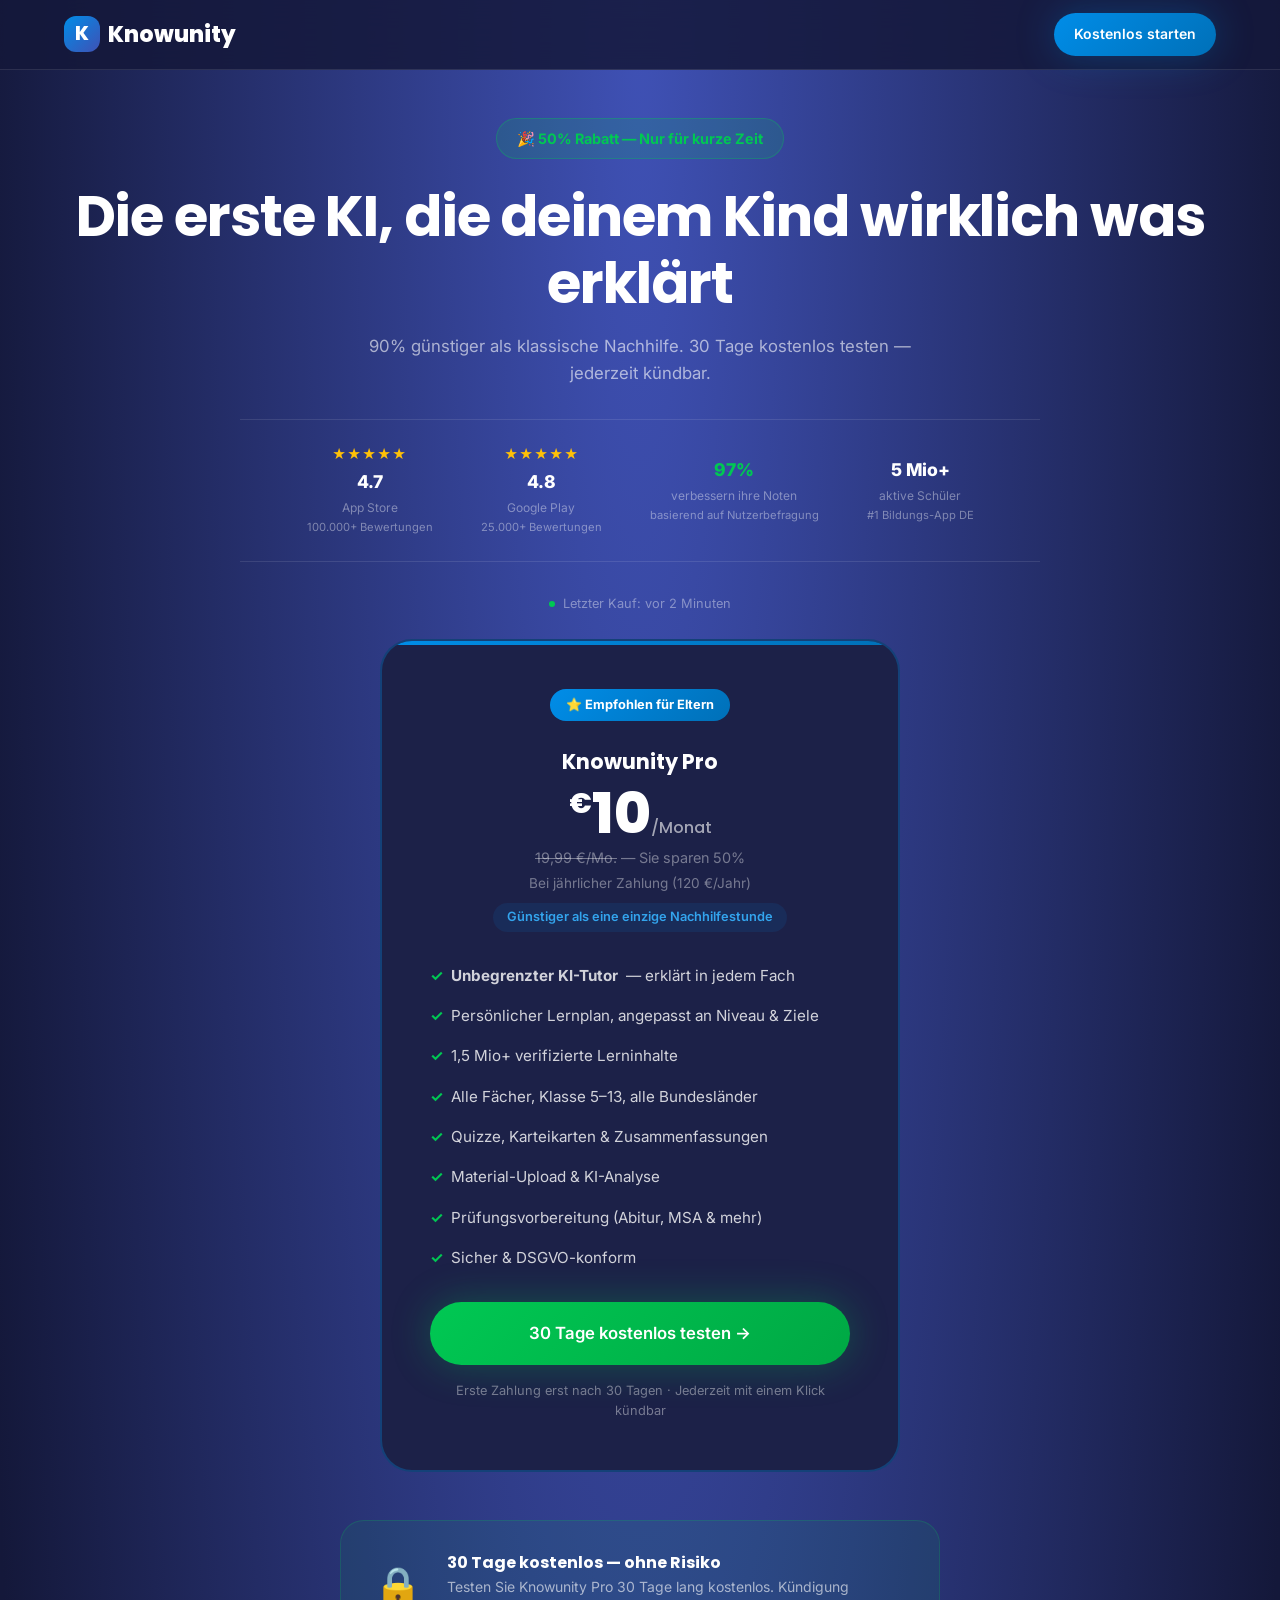
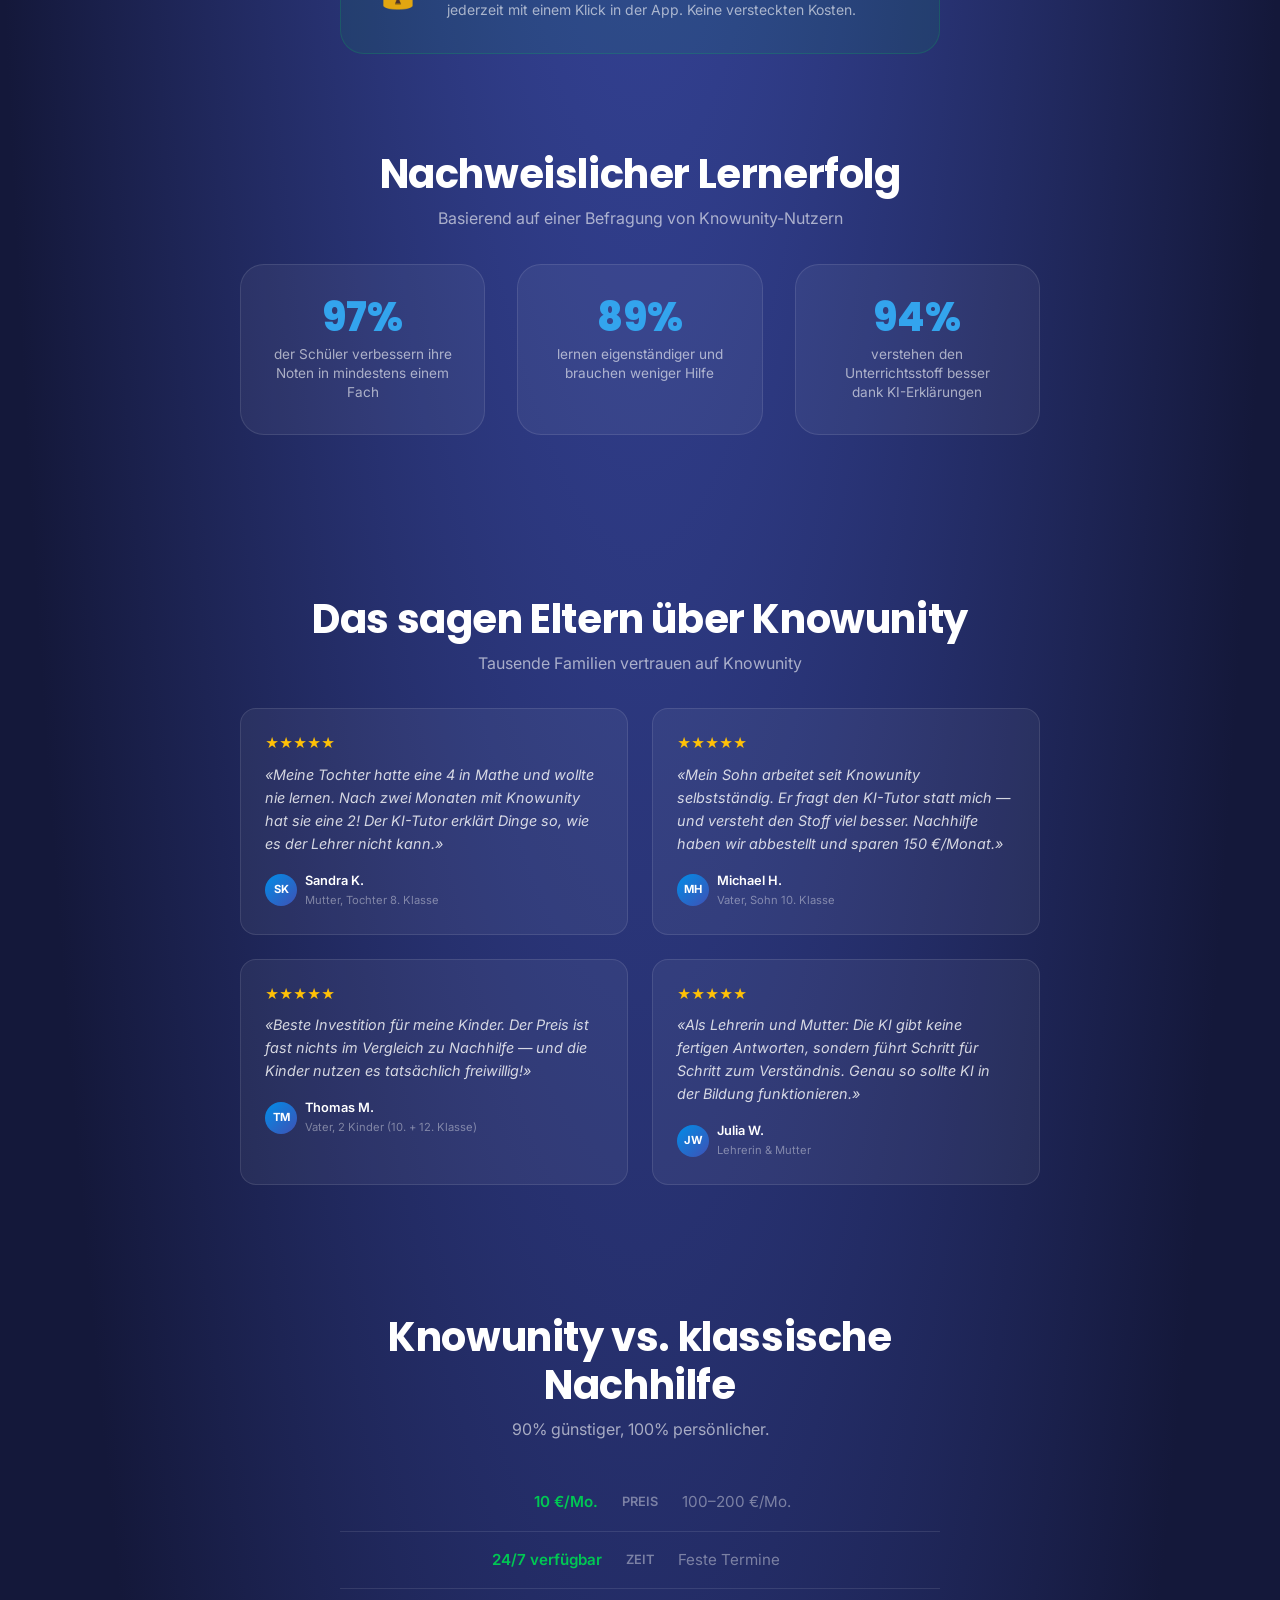
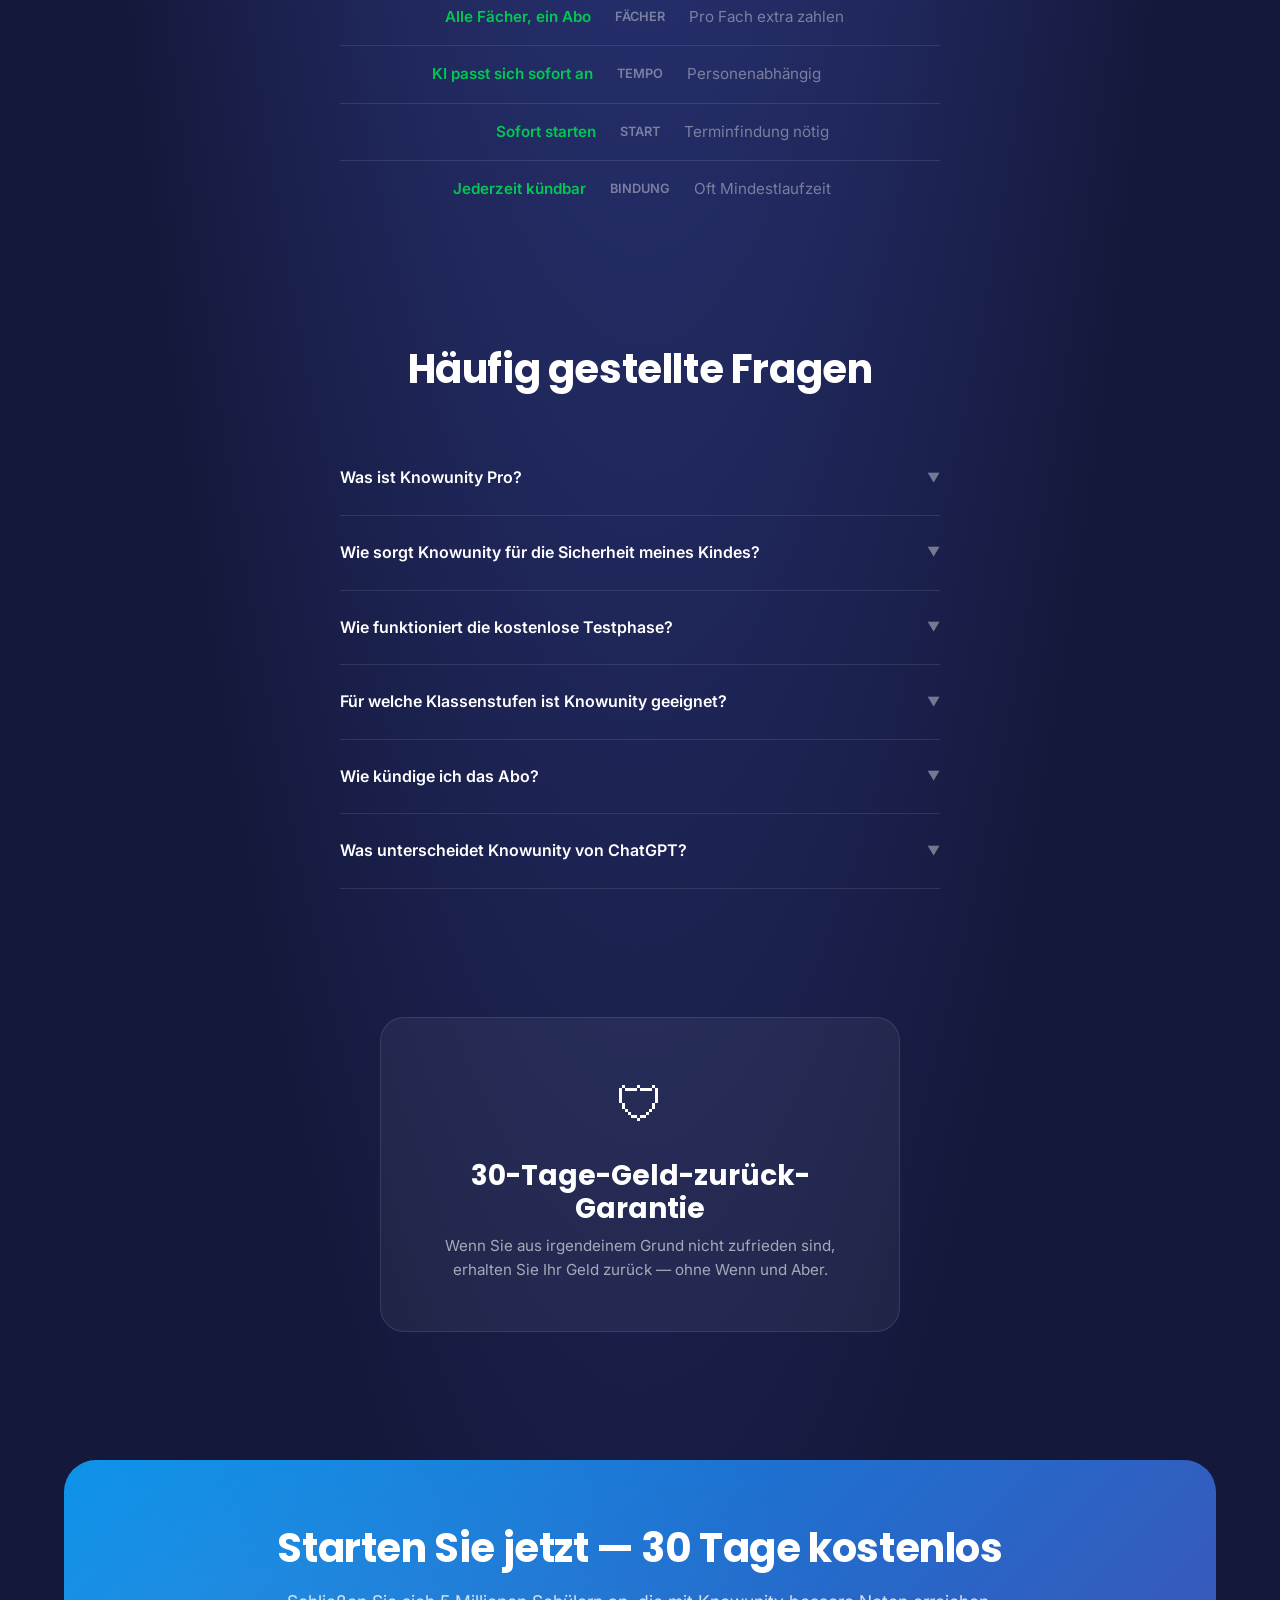
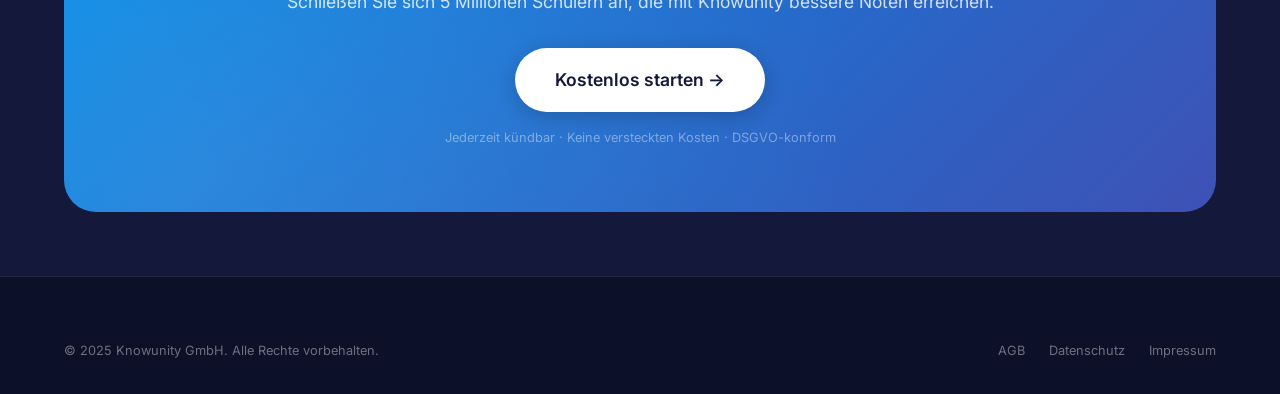
==== pricing.html @ 66aea683 "Add Knowunity parent funnel pages with Sofatutor-style flow Landing page, quiz funnel (grades 5-13)," ====
<!DOCTYPE html>
<html lang="de">
<head>
  <meta charset="UTF-8">
  <meta name="viewport" content="width=device-width, initial-scale=1.0">
  <title>Knowunity Pro — 30 Tage kostenlos testen</title>
  <link rel="stylesheet" href="styles.css">
  <style>
    .pricing-page {
      min-height: 100vh;
      background: var(--gradient-hero);
      padding-top: 70px;
    }
    .pricing-hero {
      text-align: center;
      padding: var(--space-2xl) 0 var(--space-lg);
    }
    .pricing-hero .discount-badge {
      display: inline-flex;
      align-items: center;
      gap: var(--space-sm);
      padding: 8px 20px;
      background: rgba(0, 200, 83, 0.15);
      border: 1px solid rgba(0, 200, 83, 0.3);
      border-radius: var(--radius-pill);
      color: var(--color-green);
      font-weight: 700;
      font-size: 0.9rem;
      margin-bottom: var(--space-lg);
    }

    /* Trust badges — Sofatutor style */
    .trust-badges-row {
      display: flex;
      align-items: center;
      justify-content: center;
      gap: var(--space-2xl);
      flex-wrap: wrap;
      margin: var(--space-xl) auto;
      padding: var(--space-lg) 0;
      border-top: 1px solid var(--color-white-10);
      border-bottom: 1px solid var(--color-white-10);
      max-width: 800px;
    }
    .trust-badge-item {
      display: flex;
      flex-direction: column;
      align-items: center;
      gap: 2px;
      text-align: center;
    }
    .trust-badge-stars { color: #ffc107; font-size: 0.85rem; letter-spacing: 1px; }
    .trust-badge-score { font-size: 1.1rem; font-weight: 800; color: var(--color-white); }
    .trust-badge-source { font-size: 0.75rem; color: var(--color-white-40); }
    .trust-badge-count { font-size: 0.7rem; color: var(--color-white-40); }

    /* Single plan card — centered, prominent */
    .plan-card-wrapper {
      max-width: 520px;
      margin: 0 auto;
    }
    .plan-card {
      background: var(--color-navy-light);
      border: 2px solid rgba(0,141,232,0.3);
      border-radius: var(--radius-2xl);
      padding: var(--space-2xl);
      position: relative;
      overflow: hidden;
    }
    .plan-card::before {
      content: '';
      position: absolute;
      top: 0; left: 0; right: 0;
      height: 4px;
      background: var(--gradient-cta);
    }
    .plan-popular {
      display: inline-block;
      padding: 6px 16px;
      background: var(--gradient-cta);
      border-radius: var(--radius-pill);
      font-size: 0.8rem;
      font-weight: 700;
      margin-bottom: var(--space-lg);
    }
    .plan-name {
      font-family: var(--font-display);
      font-size: 1.3rem;
      font-weight: 700;
      margin-bottom: var(--space-sm);
    }
    .plan-price {
      font-family: var(--font-display);
      font-size: 3.5rem;
      font-weight: 800;
      line-height: 1;
      margin-bottom: var(--space-xs);
    }
    .plan-price .currency { font-size: 1.8rem; vertical-align: super; }
    .plan-price .period { font-size: 1rem; font-weight: 500; color: var(--color-white-60); }
    .plan-original {
      font-size: 0.9rem;
      color: var(--color-white-40);
      margin-bottom: var(--space-xs);
    }
    .plan-original s { text-decoration: line-through; }
    .plan-billing {
      font-size: 0.85rem;
      color: var(--color-white-40);
      margin-bottom: var(--space-sm);
    }
    .plan-cheaper {
      display: inline-block;
      padding: 4px 14px;
      background: rgba(0,141,232,0.1);
      border-radius: var(--radius-pill);
      font-size: 0.8rem;
      font-weight: 600;
      color: var(--color-blue-light);
      margin-bottom: var(--space-xl);
    }
    .plan-features {
      list-style: none;
      display: flex;
      flex-direction: column;
      gap: var(--space-md);
      margin-bottom: var(--space-xl);
      text-align: left;
    }
    .plan-features li {
      display: flex;
      align-items: center;
      gap: var(--space-sm);
      font-size: 0.95rem;
      color: var(--color-white-80);
    }
    .plan-features li .icon { color: var(--color-green); font-weight: 700; flex-shrink: 0; }
    .plan-cta-note {
      text-align: center;
      font-size: 0.8rem;
      color: var(--color-white-40);
      margin-top: var(--space-md);
    }

    /* Urgency */
    .last-purchase {
      display: flex;
      align-items: center;
      justify-content: center;
      gap: var(--space-sm);
      font-size: 0.8rem;
      color: var(--color-white-40);
      margin-top: var(--space-lg);
    }
    .live-dot {
      width: 6px; height: 6px;
      background: var(--color-green);
      border-radius: 50%;
      animation: pulse 2s infinite;
    }
    @keyframes pulse { 0%, 100% { opacity: 1; } 50% { opacity: 0.4; } }

    /* Trial banner */
    .trial-banner {
      background: rgba(0, 200, 83, 0.08);
      border: 1px solid rgba(0, 200, 83, 0.2);
      border-radius: var(--radius-xl);
      padding: var(--space-xl);
      max-width: 600px;
      margin: var(--space-2xl) auto 0;
      display: flex;
      align-items: center;
      gap: var(--space-lg);
    }
    .trial-banner-icon { font-size: 2.5rem; flex-shrink: 0; }
    .trial-banner h4 { font-size: 1rem; margin-bottom: 4px; }
    .trial-banner p { font-size: 0.875rem; color: var(--color-white-60); }

    /* Impact stats */
    .impact-grid {
      display: grid;
      grid-template-columns: repeat(3, 1fr);
      gap: var(--space-xl);
      max-width: 800px;
      margin: var(--space-xl) auto 0;
    }
    .impact-card {
      padding: var(--space-xl);
      background: var(--color-white-05);
      border: 1px solid var(--color-white-10);
      border-radius: var(--radius-xl);
      text-align: center;
    }
    .impact-number {
      font-family: var(--font-display);
      font-size: 2.5rem;
      font-weight: 800;
      color: var(--color-blue-light);
      line-height: 1;
      margin-bottom: var(--space-sm);
    }
    .impact-label { font-size: 0.85rem; color: var(--color-white-60); line-height: 1.4; }

    /* Testimonials */
    .ptestimonial-grid {
      display: grid;
      grid-template-columns: repeat(2, 1fr);
      gap: var(--space-lg);
      max-width: 800px;
      margin: var(--space-xl) auto 0;
    }
    .ptestimonial {
      background: var(--color-white-05);
      border: 1px solid var(--color-white-10);
      border-radius: var(--radius-lg);
      padding: var(--space-lg);
    }
    .ptestimonial .stars { color: #ffc107; font-size: 0.85rem; margin-bottom: var(--space-sm); }
    .ptestimonial .quote {
      font-size: 0.9rem;
      color: var(--color-white-80);
      line-height: 1.6;
      font-style: italic;
      margin-bottom: var(--space-md);
    }
    .ptestimonial .author { display: flex; align-items: center; gap: var(--space-sm); }
    .ptestimonial .avatar {
      width: 32px; height: 32px;
      border-radius: 50%;
      background: var(--gradient-blue);
      display: flex; align-items: center; justify-content: center;
      font-size: 0.7rem; font-weight: 700; flex-shrink: 0;
    }
    .ptestimonial .name { font-size: 0.8rem; font-weight: 600; }
    .ptestimonial .role { font-size: 0.7rem; color: var(--color-white-40); }

    /* vs Nachhilfe */
    .vs-section { max-width: 600px; margin: 0 auto; }
    .vs-row {
      display: grid;
      grid-template-columns: 1fr auto 1fr;
      gap: var(--space-lg);
      align-items: center;
      padding: var(--space-md) 0;
      border-bottom: 1px solid var(--color-white-10);
    }
    .vs-row:last-child { border-bottom: none; }
    .vs-label { font-size: 0.8rem; color: var(--color-white-40); text-align: center; font-weight: 600; }
    .vs-knowunity { text-align: right; font-weight: 600; color: var(--color-green); font-size: 0.95rem; }
    .vs-tutoring { text-align: left; color: var(--color-white-40); font-size: 0.95rem; }

    /* FAQ */
    .faq-section { max-width: 600px; margin: 0 auto; }
    .faq-item { border-bottom: 1px solid var(--color-white-10); }
    .faq-question {
      display: flex; align-items: center; justify-content: space-between;
      padding: var(--space-lg) 0; cursor: pointer;
      font-weight: 600; font-size: 1rem; color: var(--color-white);
      transition: color var(--transition-fast);
    }
    .faq-question:hover { color: var(--color-blue-light); }
    .faq-question .arrow { transition: transform var(--transition-fast); font-size: 0.8rem; color: var(--color-white-40); }
    .faq-item.open .faq-question .arrow { transform: rotate(180deg); }
    .faq-answer { max-height: 0; overflow: hidden; transition: max-height 0.3s ease, padding 0.3s ease; }
    .faq-item.open .faq-answer { max-height: 300px; padding-bottom: var(--space-lg); }
    .faq-answer p { color: var(--color-white-60); font-size: 0.95rem; line-height: 1.7; }

    /* Guarantee */
    .guarantee {
      text-align: center;
      padding: var(--space-2xl);
      max-width: 520px;
      margin: 0 auto;
      background: var(--color-white-05);
      border: 1px solid var(--color-white-10);
      border-radius: var(--radius-xl);
    }
    .guarantee-icon { font-size: 3rem; margin-bottom: var(--space-md); }
    .guarantee h3 { margin-bottom: var(--space-sm); }
    .guarantee p { color: var(--color-white-60); font-size: 0.95rem; line-height: 1.6; }

    @media (max-width: 768px) {
      .trust-badges-row { gap: var(--space-lg); }
      .impact-grid { grid-template-columns: 1fr; }
      .ptestimonial-grid { grid-template-columns: 1fr; }
      .vs-row { grid-template-columns: 1fr; gap: var(--space-xs); text-align: center; }
      .vs-knowunity, .vs-tutoring { text-align: center; }
    }
  </style>
</head>
<body>

<!-- Nav -->
<nav class="nav">
  <div class="container">
    <a href="index.html" class="nav-logo">
      <span class="logo-icon">K</span>
      Knowunity
    </a>
    <div class="nav-cta">
      <a href="checkout.html?plan=pro" class="btn btn-sm btn-blue">Kostenlos starten</a>
    </div>
  </div>
</nav>

<div class="pricing-page">
  <div class="container">

    <!-- Hero -->
    <div class="pricing-hero">
      <div class="discount-badge">&#127881; 50% Rabatt — Nur für kurze Zeit</div>
      <h1>Die erste KI, die deinem Kind wirklich was erklärt</h1>
      <p class="text-muted" style="max-width:550px; margin:var(--space-md) auto 0; font-size:1.05rem;">
        90% günstiger als klassische Nachhilfe. 30 Tage kostenlos testen — jederzeit kündbar.
      </p>

      <!-- Trust badges — Sofatutor pattern -->
      <div class="trust-badges-row">
        <div class="trust-badge-item">
          <div class="trust-badge-stars">&#9733;&#9733;&#9733;&#9733;&#9733;</div>
          <div class="trust-badge-score">4.7</div>
          <div class="trust-badge-source">App Store</div>
          <div class="trust-badge-count">100.000+ Bewertungen</div>
        </div>
        <div class="trust-badge-item">
          <div class="trust-badge-stars">&#9733;&#9733;&#9733;&#9733;&#9733;</div>
          <div class="trust-badge-score">4.8</div>
          <div class="trust-badge-source">Google Play</div>
          <div class="trust-badge-count">25.000+ Bewertungen</div>
        </div>
        <div class="trust-badge-item">
          <div class="trust-badge-score" style="color:var(--color-green);">97%</div>
          <div class="trust-badge-source">verbessern ihre Noten</div>
          <div class="trust-badge-count">basierend auf Nutzerbefragung</div>
        </div>
        <div class="trust-badge-item">
          <div class="trust-badge-score">5 Mio+</div>
          <div class="trust-badge-source">aktive Schüler</div>
          <div class="trust-badge-count">#1 Bildungs-App DE</div>
        </div>
      </div>

      <div class="last-purchase">
        <span class="live-dot"></span>
        <span id="lastPurchase">Letzter Kauf: vor 2 Minuten</span>
      </div>
    </div>

    <!-- Single Plan Card -->
    <div class="plan-card-wrapper">
      <div class="plan-card">
        <div style="text-align:center;">
          <div class="plan-popular">&#11088; Empfohlen für Eltern</div>
          <div class="plan-name">Knowunity Pro</div>
          <div class="plan-price">
            <span class="currency">&euro;</span>10<span class="period">/Monat</span>
          </div>
          <div class="plan-original"><s>19,99 &euro;/Mo.</s> — Sie sparen 50%</div>
          <div class="plan-billing">Bei jährlicher Zahlung (120 &euro;/Jahr)</div>
          <div class="plan-cheaper">Günstiger als eine einzige Nachhilfestunde</div>
        </div>

        <ul class="plan-features">
          <li><span class="icon">&#10003;</span> <strong>Unbegrenzter KI-Tutor</strong> — erklärt in jedem Fach</li>
          <li><span class="icon">&#10003;</span> Persönlicher Lernplan, angepasst an Niveau & Ziele</li>
          <li><span class="icon">&#10003;</span> 1,5 Mio+ verifizierte Lerninhalte</li>
          <li><span class="icon">&#10003;</span> Alle Fächer, Klasse 5–13, alle Bundesländer</li>
          <li><span class="icon">&#10003;</span> Quizze, Karteikarten & Zusammenfassungen</li>
          <li><span class="icon">&#10003;</span> Material-Upload & KI-Analyse</li>
          <li><span class="icon">&#10003;</span> Prüfungsvorbereitung (Abitur, MSA & mehr)</li>
          <li><span class="icon">&#10003;</span> Sicher & DSGVO-konform</li>
        </ul>

        <a href="checkout.html?plan=pro" class="btn btn-lg btn-green" style="width:100%; font-size:1.05rem;">
          30 Tage kostenlos testen &rarr;
        </a>
        <div class="plan-cta-note">
          Erste Zahlung erst nach 30 Tagen · Jederzeit mit einem Klick kündbar
        </div>
      </div>
    </div>

    <!-- Trial Banner -->
    <div class="trial-banner">
      <div class="trial-banner-icon">&#128274;</div>
      <div>
        <h4>30 Tage kostenlos — ohne Risiko</h4>
        <p>Testen Sie Knowunity Pro 30 Tage lang kostenlos. Kündigung jederzeit mit einem Klick in der App. Keine versteckten Kosten.</p>
      </div>
    </div>

    <!-- Impact Stats -->
    <section class="section">
      <h2 class="text-center mb-sm">Nachweislicher Lernerfolg</h2>
      <p class="text-center text-muted">Basierend auf einer Befragung von Knowunity-Nutzern</p>
      <div class="impact-grid">
        <div class="impact-card">
          <div class="impact-number">97%</div>
          <div class="impact-label">der Schüler verbessern ihre Noten in mindestens einem Fach</div>
        </div>
        <div class="impact-card">
          <div class="impact-number">89%</div>
          <div class="impact-label">lernen eigenständiger und brauchen weniger Hilfe</div>
        </div>
        <div class="impact-card">
          <div class="impact-number">94%</div>
          <div class="impact-label">verstehen den Unterrichtsstoff besser dank KI-Erklärungen</div>
        </div>
      </div>
    </section>

    <!-- Testimonials -->
    <section class="section-sm">
      <h2 class="text-center mb-sm">Das sagen Eltern über Knowunity</h2>
      <p class="text-center text-muted mb-lg">Tausende Familien vertrauen auf Knowunity</p>
      <div class="ptestimonial-grid">
        <div class="ptestimonial">
          <div class="stars">&#9733;&#9733;&#9733;&#9733;&#9733;</div>
          <p class="quote">&laquo;Meine Tochter hatte eine 4 in Mathe und wollte nie lernen. Nach zwei Monaten mit Knowunity hat sie eine 2! Der KI-Tutor erklärt Dinge so, wie es der Lehrer nicht kann.&raquo;</p>
          <div class="author">
            <div class="avatar">SK</div>
            <div><div class="name">Sandra K.</div><div class="role">Mutter, Tochter 8. Klasse</div></div>
          </div>
        </div>
        <div class="ptestimonial">
          <div class="stars">&#9733;&#9733;&#9733;&#9733;&#9733;</div>
          <p class="quote">&laquo;Mein Sohn arbeitet seit Knowunity selbstständig. Er fragt den KI-Tutor statt mich — und versteht den Stoff viel besser. Nachhilfe haben wir abbestellt und sparen 150 €/Monat.&raquo;</p>
          <div class="author">
            <div class="avatar">MH</div>
            <div><div class="name">Michael H.</div><div class="role">Vater, Sohn 10. Klasse</div></div>
          </div>
        </div>
        <div class="ptestimonial">
          <div class="stars">&#9733;&#9733;&#9733;&#9733;&#9733;</div>
          <p class="quote">&laquo;Beste Investition für meine Kinder. Der Preis ist fast nichts im Vergleich zu Nachhilfe — und die Kinder nutzen es tatsächlich freiwillig!&raquo;</p>
          <div class="author">
            <div class="avatar">TM</div>
            <div><div class="name">Thomas M.</div><div class="role">Vater, 2 Kinder (10. + 12. Klasse)</div></div>
          </div>
        </div>
        <div class="ptestimonial">
          <div class="stars">&#9733;&#9733;&#9733;&#9733;&#9733;</div>
          <p class="quote">&laquo;Als Lehrerin und Mutter: Die KI gibt keine fertigen Antworten, sondern führt Schritt für Schritt zum Verständnis. Genau so sollte KI in der Bildung funktionieren.&raquo;</p>
          <div class="author">
            <div class="avatar">JW</div>
            <div><div class="name">Julia W.</div><div class="role">Lehrerin & Mutter</div></div>
          </div>
        </div>
      </div>
    </section>

    <!-- vs Nachhilfe -->
    <section class="section-sm">
      <div class="vs-section">
        <h2 class="text-center mb-sm">Knowunity vs. klassische Nachhilfe</h2>
        <p class="text-center text-muted mb-xl">90% günstiger, 100% persönlicher.</p>
        <div class="vs-row">
          <div class="vs-knowunity">10 &euro;/Mo.</div>
          <div class="vs-label">PREIS</div>
          <div class="vs-tutoring">100–200 &euro;/Mo.</div>
        </div>
        <div class="vs-row">
          <div class="vs-knowunity">24/7 verfügbar</div>
          <div class="vs-label">ZEIT</div>
          <div class="vs-tutoring">Feste Termine</div>
        </div>
        <div class="vs-row">
          <div class="vs-knowunity">Alle Fächer, ein Abo</div>
          <div class="vs-label">FÄCHER</div>
          <div class="vs-tutoring">Pro Fach extra zahlen</div>
        </div>
        <div class="vs-row">
          <div class="vs-knowunity">KI passt sich sofort an</div>
          <div class="vs-label">TEMPO</div>
          <div class="vs-tutoring">Personenabhängig</div>
        </div>
        <div class="vs-row">
          <div class="vs-knowunity">Sofort starten</div>
          <div class="vs-label">START</div>
          <div class="vs-tutoring">Terminfindung nötig</div>
        </div>
        <div class="vs-row">
          <div class="vs-knowunity">Jederzeit kündbar</div>
          <div class="vs-label">BINDUNG</div>
          <div class="vs-tutoring">Oft Mindestlaufzeit</div>
        </div>
      </div>
    </section>

    <!-- FAQ -->
    <section class="section-sm">
      <h2 class="text-center mb-2xl">Häufig gestellte Fragen</h2>
      <div class="faq-section">
        <div class="faq-item">
          <div class="faq-question" onclick="toggleFaq(this)">
            Was ist Knowunity Pro?
            <span class="arrow">&#9660;</span>
          </div>
          <div class="faq-answer">
            <p>Knowunity Pro kann deinem Kind helfen, effizienter zu lernen. Du kannst die App ohne Werbeunterbrechungen nutzen, Inhalte offline herunterladen und erhältst unbegrenzten Zugang zum KI-Tutor, der in jedem Fach Schritt für Schritt erklärt.</p>
          </div>
        </div>
        <div class="faq-item">
          <div class="faq-question" onclick="toggleFaq(this)">
            Wie sorgt Knowunity für die Sicherheit meines Kindes?
            <span class="arrow">&#9660;</span>
          </div>
          <div class="faq-answer">
            <p>Knowunity bietet eine sichere und inklusive Lernumgebung. Wir setzen auf Community-Richtlinien, Moderation und technische Maßnahmen, um ungeeignete Inhalte zu verhindern. Alle Daten werden DSGVO-konform verarbeitet.</p>
          </div>
        </div>
        <div class="faq-item">
          <div class="faq-question" onclick="toggleFaq(this)">
            Wie funktioniert die kostenlose Testphase?
            <span class="arrow">&#9660;</span>
          </div>
          <div class="faq-answer">
            <p>Sie erhalten 30 Tage vollen Zugang zu allen Pro-Funktionen — völlig kostenlos. Sie können jederzeit mit einem Klick in der App kündigen. Wenn Sie nicht kündigen, wird das Jahresabo (120 €) nach 30 Tagen aktiviert.</p>
          </div>
        </div>
        <div class="faq-item">
          <div class="faq-question" onclick="toggleFaq(this)">
            Für welche Klassenstufen ist Knowunity geeignet?
            <span class="arrow">&#9660;</span>
          </div>
          <div class="faq-answer">
            <p>Knowunity deckt alle Klassenstufen von 5 bis 13 ab, inklusive Abitur- und MSA-Vorbereitung. Die Inhalte und der KI-Tutor passen sich automatisch an das Niveau Ihres Kindes an.</p>
          </div>
        </div>
        <div class="faq-item">
          <div class="faq-question" onclick="toggleFaq(this)">
            Wie kündige ich das Abo?
            <span class="arrow">&#9660;</span>
          </div>
          <div class="faq-answer">
            <p>Ganz einfach: Öffnen Sie die App, gehen Sie zu Einstellungen &gt; Abo und klicken Sie auf „Kündigen". Fertig. Keine Anrufe, keine E-Mails, keine versteckten Hürden.</p>
          </div>
        </div>
        <div class="faq-item">
          <div class="faq-question" onclick="toggleFaq(this)">
            Was unterscheidet Knowunity von ChatGPT?
            <span class="arrow">&#9660;</span>
          </div>
          <div class="faq-answer">
            <p>Knowunitys KI wurde speziell für den Schulkontext entwickelt: altersgerechte Erklärungen, Schritt-für-Schritt-Lösungswege statt fertige Antworten, auf den Lehrplan abgestimmt und sicher — kein Zugang zu ungeeigneten Inhalten.</p>
          </div>
        </div>
      </div>
    </section>

    <!-- Guarantee -->
    <section class="section-sm">
      <div class="guarantee">
        <div class="guarantee-icon">&#128737;</div>
        <h3>30-Tage-Geld-zurück-Garantie</h3>
        <p>Wenn Sie aus irgendeinem Grund nicht zufrieden sind, erhalten Sie Ihr Geld zurück — ohne Wenn und Aber.</p>
      </div>
    </section>

    <!-- Final CTA -->
    <section class="section-sm">
      <div class="cta-banner">
        <h2>Starten Sie jetzt — 30 Tage kostenlos</h2>
        <p>Schließen Sie sich 5 Millionen Schülern an, die mit Knowunity bessere Noten erreichen.</p>
        <a href="checkout.html?plan=pro" class="btn btn-lg btn-primary">Kostenlos starten &rarr;</a>
        <div style="margin-top:var(--space-md); font-size:0.8rem; color:var(--color-white-40);">
          Jederzeit kündbar · Keine versteckten Kosten · DSGVO-konform
        </div>
      </div>
    </section>

  </div>
</div>

<!-- Footer -->
<footer class="footer">
  <div class="container">
    <div class="footer-bottom" style="border-top:none; padding-top:0;">
      <span>&copy; 2025 Knowunity GmbH. Alle Rechte vorbehalten.</span>
      <div style="display:flex; gap:var(--space-lg);">
        <a href="#" style="color:var(--color-white-40); font-size:0.8rem;">AGB</a>
        <a href="#" style="color:var(--color-white-40); font-size:0.8rem;">Datenschutz</a>
        <a href="#" style="color:var(--color-white-40); font-size:0.8rem;">Impressum</a>
      </div>
    </div>
  </div>
</footer>

<script>
  function toggleFaq(el) { el.closest('.faq-item').classList.toggle('open'); }
  (function() {
    var times = ['vor 1 Minute', 'vor 2 Minuten', 'vor 4 Minuten', 'vor 6 Minuten'];
    document.getElementById('lastPurchase').textContent =
      'Letzter Kauf: ' + times[Math.floor(Math.random() * times.length)];
  })();
</script>

</body>
</html>
---- styles.css ----
/* ============================================
   KNOWUNITY PARENTS FUNNEL — Design System
   Brand: Knowunity Corporate
   ============================================ */

@import url('https://fonts.googleapis.com/css2?family=Inter:wght@400;500;600;700;800;900&family=Poppins:wght@400;500;600;700;800&display=swap');

/* --- Design Tokens --- */
:root {
  /* Colors */
  --color-navy: #14183a;
  --color-navy-light: #1c2148;
  --color-navy-lighter: #252a54;
  --color-indigo: #3f51b5;
  --color-blue: #008DE8;
  --color-blue-light: #33a4ed;
  --color-blue-dark: #0070b8;
  --color-purple: #40425d;
  --color-green: #00c853;
  --color-green-dark: #00a844;
  --color-orange: #ff9100;
  --color-red: #ff5252;
  --color-white: #ffffff;
  --color-white-80: rgba(255, 255, 255, 0.8);
  --color-white-60: rgba(255, 255, 255, 0.6);
  --color-white-40: rgba(255, 255, 255, 0.4);
  --color-white-20: rgba(255, 255, 255, 0.2);
  --color-white-10: rgba(255, 255, 255, 0.1);
  --color-white-05: rgba(255, 255, 255, 0.05);
  --color-dark-bg: #0d1029;
  --color-card-bg: rgba(255, 255, 255, 0.06);
  --color-card-border: rgba(255, 255, 255, 0.1);

  /* Gradients */
  --gradient-hero: radial-gradient(52.34% 100% at 50% 0%, #3f51b5 0%, #14183a 100%);
  --gradient-blue: linear-gradient(135deg, #008DE8 0%, #3f51b5 100%);
  --gradient-cta: linear-gradient(135deg, #008DE8 0%, #0070b8 100%);
  --gradient-green: linear-gradient(135deg, #00c853 0%, #00a844 100%);
  --gradient-card: linear-gradient(180deg, rgba(255,255,255,0.08) 0%, rgba(255,255,255,0.02) 100%);

  /* Typography */
  --font-primary: 'Inter', -apple-system, BlinkMacSystemFont, sans-serif;
  --font-display: 'Poppins', 'Inter', sans-serif;

  /* Spacing */
  --space-xs: 4px;
  --space-sm: 8px;
  --space-md: 16px;
  --space-lg: 24px;
  --space-xl: 32px;
  --space-2xl: 48px;
  --space-3xl: 64px;
  --space-4xl: 96px;

  /* Borders */
  --radius-sm: 8px;
  --radius-md: 12px;
  --radius-lg: 16px;
  --radius-xl: 24px;
  --radius-2xl: 32px;
  --radius-pill: 100px;

  /* Shadows */
  --shadow-sm: 0 2px 8px rgba(0, 0, 0, 0.15);
  --shadow-md: 0 4px 20px rgba(0, 0, 0, 0.2);
  --shadow-lg: 0 8px 40px rgba(0, 0, 0, 0.3);
  --shadow-glow-blue: 0 0 40px rgba(0, 141, 232, 0.3);
  --shadow-glow-green: 0 0 40px rgba(0, 200, 83, 0.3);

  /* Transitions */
  --transition-fast: 0.15s ease;
  --transition-base: 0.25s ease;
  --transition-slow: 0.4s ease;
}

/* --- Reset & Base --- */
*, *::before, *::after {
  box-sizing: border-box;
  margin: 0;
  padding: 0;
}

html {
  font-size: 16px;
  scroll-behavior: smooth;
  -webkit-font-smoothing: antialiased;
  -moz-osx-font-smoothing: grayscale;
}

body {
  font-family: var(--font-primary);
  background: var(--color-navy);
  color: var(--color-white);
  line-height: 1.6;
  overflow-x: hidden;
}

a {
  color: var(--color-blue-light);
  text-decoration: none;
  transition: color var(--transition-fast);
}

a:hover {
  color: var(--color-white);
}

img {
  max-width: 100%;
  height: auto;
}

/* --- Typography --- */
h1, h2, h3, h4, h5, h6 {
  font-family: var(--font-display);
  font-weight: 700;
  line-height: 1.2;
}

h1 {
  font-size: clamp(2rem, 5vw, 3.5rem);
  letter-spacing: -0.02em;
}

h2 {
  font-size: clamp(1.5rem, 3.5vw, 2.5rem);
  letter-spacing: -0.01em;
}

h3 {
  font-size: clamp(1.2rem, 2.5vw, 1.75rem);
}

h4 {
  font-size: 1.25rem;
}

.text-gradient {
  background: var(--gradient-blue);
  -webkit-background-clip: text;
  -webkit-text-fill-color: transparent;
  background-clip: text;
}

.text-muted {
  color: var(--color-white-60);
}

.text-center {
  text-align: center;
}

/* --- Layout --- */
.container {
  max-width: 1200px;
  margin: 0 auto;
  padding: 0 var(--space-lg);
}

.container-sm {
  max-width: 800px;
  margin: 0 auto;
  padding: 0 var(--space-lg);
}

.container-xs {
  max-width: 560px;
  margin: 0 auto;
  padding: 0 var(--space-lg);
}

.section {
  padding: var(--space-4xl) 0;
}

.section-sm {
  padding: var(--space-3xl) 0;
}

.grid-2 {
  display: grid;
  grid-template-columns: repeat(2, 1fr);
  gap: var(--space-xl);
}

.grid-3 {
  display: grid;
  grid-template-columns: repeat(3, 1fr);
  gap: var(--space-xl);
}

.grid-4 {
  display: grid;
  grid-template-columns: repeat(4, 1fr);
  gap: var(--space-lg);
}

.flex-center {
  display: flex;
  align-items: center;
  justify-content: center;
}

.flex-between {
  display: flex;
  align-items: center;
  justify-content: space-between;
}

/* --- Navigation --- */
.nav {
  position: fixed;
  top: 0;
  left: 0;
  right: 0;
  z-index: 100;
  height: 70px;
  display: flex;
  align-items: center;
  backdrop-filter: blur(40px);
  -webkit-backdrop-filter: blur(40px);
  background: rgba(20, 24, 58, 0.85);
  border-bottom: 1px solid var(--color-white-10);
  transition: background var(--transition-base);
}

.nav .container {
  display: flex;
  align-items: center;
  justify-content: space-between;
  width: 100%;
}

.nav-logo {
  display: flex;
  align-items: center;
  gap: var(--space-sm);
  font-family: var(--font-display);
  font-weight: 800;
  font-size: 1.4rem;
  color: var(--color-white);
}

.nav-logo .logo-icon {
  width: 36px;
  height: 36px;
  background: var(--gradient-blue);
  border-radius: var(--radius-md);
  display: flex;
  align-items: center;
  justify-content: center;
  font-size: 1.2rem;
}

.nav-links {
  display: flex;
  align-items: center;
  gap: var(--space-xl);
  list-style: none;
}

.nav-links a {
  color: var(--color-white-80);
  font-size: 0.95rem;
  font-weight: 500;
  transition: color var(--transition-fast);
}

.nav-links a:hover {
  color: var(--color-white);
}

.nav-cta {
  display: flex;
  align-items: center;
  gap: var(--space-md);
}

/* --- Buttons --- */
.btn {
  display: inline-flex;
  align-items: center;
  justify-content: center;
  gap: var(--space-sm);
  padding: 14px 32px;
  border: none;
  border-radius: var(--radius-pill);
  font-family: var(--font-primary);
  font-size: 1rem;
  font-weight: 600;
  cursor: pointer;
  transition: all var(--transition-base);
  text-decoration: none;
  white-space: nowrap;
}

.btn-primary {
  background: var(--color-white);
  color: var(--color-navy);
  box-shadow: var(--shadow-md);
}

.btn-primary:hover {
  transform: translateY(-2px);
  box-shadow: var(--shadow-lg);
  color: var(--color-navy);
}

.btn-blue {
  background: var(--gradient-cta);
  color: var(--color-white);
  box-shadow: var(--shadow-glow-blue);
}

.btn-blue:hover {
  transform: translateY(-2px);
  box-shadow: 0 0 60px rgba(0, 141, 232, 0.4);
  color: var(--color-white);
}

.btn-green {
  background: var(--gradient-green);
  color: var(--color-white);
  box-shadow: var(--shadow-glow-green);
}

.btn-green:hover {
  transform: translateY(-2px);
  box-shadow: 0 0 60px rgba(0, 200, 83, 0.4);
  color: var(--color-white);
}

.btn-outline {
  background: transparent;
  color: var(--color-white);
  border: 2px solid var(--color-white-20);
}

.btn-outline:hover {
  border-color: var(--color-white-40);
  background: var(--color-white-10);
  color: var(--color-white);
}

.btn-ghost {
  background: var(--color-white-10);
  color: var(--color-white);
  border: 1px solid var(--color-white-10);
}

.btn-ghost:hover {
  background: var(--color-white-20);
  color: var(--color-white);
}

.btn-sm {
  padding: 10px 20px;
  font-size: 0.875rem;
}

.btn-lg {
  padding: 18px 40px;
  font-size: 1.1rem;
}

.btn-icon {
  font-size: 1.2em;
}

/* --- Cards --- */
.card {
  background: var(--gradient-card);
  border: 1px solid var(--color-card-border);
  border-radius: var(--radius-xl);
  padding: var(--space-xl);
  transition: all var(--transition-base);
}

.card:hover {
  border-color: var(--color-white-20);
  transform: translateY(-4px);
  box-shadow: var(--shadow-lg);
}

.card-glass {
  background: rgba(255, 255, 255, 0.05);
  backdrop-filter: blur(20px);
  -webkit-backdrop-filter: blur(20px);
  border: 1px solid var(--color-white-10);
  border-radius: var(--radius-xl);
  padding: var(--space-xl);
}

/* --- Hero Section --- */
.hero {
  min-height: 100vh;
  background: var(--gradient-hero);
  display: flex;
  align-items: center;
  padding-top: 70px;
  position: relative;
  overflow: hidden;
}

.hero::before {
  content: '';
  position: absolute;
  top: -50%;
  left: -25%;
  width: 150%;
  height: 150%;
  background: radial-gradient(circle at 30% 50%, rgba(0, 141, 232, 0.08) 0%, transparent 50%),
              radial-gradient(circle at 70% 30%, rgba(63, 81, 181, 0.1) 0%, transparent 40%);
  pointer-events: none;
}

.hero-content {
  position: relative;
  z-index: 2;
  display: grid;
  grid-template-columns: 1fr 1fr;
  gap: var(--space-3xl);
  align-items: center;
}

.hero-text {
  max-width: 560px;
}

.hero-badge {
  display: inline-flex;
  align-items: center;
  gap: var(--space-sm);
  padding: 8px 16px;
  background: var(--color-white-10);
  border: 1px solid var(--color-white-20);
  border-radius: var(--radius-pill);
  font-size: 0.875rem;
  font-weight: 500;
  color: var(--color-white-80);
  margin-bottom: var(--space-lg);
}

.hero-badge .badge-dot {
  width: 8px;
  height: 8px;
  background: var(--color-green);
  border-radius: 50%;
  animation: pulse 2s infinite;
}

@keyframes pulse {
  0%, 100% { opacity: 1; }
  50% { opacity: 0.5; }
}

.hero h1 {
  margin-bottom: var(--space-lg);
}

.hero h1 em {
  font-style: normal;
  background: var(--gradient-blue);
  -webkit-background-clip: text;
  -webkit-text-fill-color: transparent;
  background-clip: text;
}

.hero-subtitle {
  font-size: 1.15rem;
  color: var(--color-white-60);
  margin-bottom: var(--space-xl);
  line-height: 1.7;
}

.hero-ctas {
  display: flex;
  align-items: center;
  gap: var(--space-md);
  margin-bottom: var(--space-xl);
}

.hero-trust {
  display: flex;
  align-items: center;
  gap: var(--space-lg);
  font-size: 0.875rem;
  color: var(--color-white-40);
}

.hero-trust-item {
  display: flex;
  align-items: center;
  gap: var(--space-xs);
}

.hero-visual {
  position: relative;
  display: flex;
  justify-content: center;
  align-items: center;
}

.hero-phone {
  width: 300px;
  height: 600px;
  background: var(--color-navy-light);
  border-radius: 40px;
  border: 3px solid var(--color-white-20);
  box-shadow: var(--shadow-lg), var(--shadow-glow-blue);
  overflow: hidden;
  position: relative;
}

.hero-phone-screen {
  width: 100%;
  height: 100%;
  background: linear-gradient(180deg, #1a1f4e 0%, #14183a 100%);
  padding: var(--space-lg);
  display: flex;
  flex-direction: column;
  gap: var(--space-md);
}

.phone-header {
  text-align: center;
  padding: var(--space-xl) 0 var(--space-md);
}

.phone-header .avatar {
  width: 60px;
  height: 60px;
  background: var(--gradient-blue);
  border-radius: 50%;
  margin: 0 auto var(--space-sm);
  display: flex;
  align-items: center;
  justify-content: center;
  font-size: 1.5rem;
}

.phone-header h4 {
  font-size: 1rem;
  margin-bottom: 2px;
}

.phone-header p {
  font-size: 0.75rem;
  color: var(--color-white-60);
}

.phone-chat {
  flex: 1;
  display: flex;
  flex-direction: column;
  gap: var(--space-sm);
  overflow: hidden;
}

.chat-bubble {
  max-width: 85%;
  padding: 10px 14px;
  border-radius: 16px;
  font-size: 0.8rem;
  line-height: 1.5;
  animation: fadeInUp 0.5s ease forwards;
  opacity: 0;
}

.chat-bubble-user {
  align-self: flex-end;
  background: var(--color-blue);
  color: white;
  border-bottom-right-radius: 4px;
}

.chat-bubble-ai {
  align-self: flex-start;
  background: var(--color-white-10);
  color: var(--color-white-80);
  border-bottom-left-radius: 4px;
}

.chat-bubble:nth-child(1) { animation-delay: 0.3s; }
.chat-bubble:nth-child(2) { animation-delay: 0.8s; }
.chat-bubble:nth-child(3) { animation-delay: 1.5s; }
.chat-bubble:nth-child(4) { animation-delay: 2.2s; }

@keyframes fadeInUp {
  from { opacity: 0; transform: translateY(10px); }
  to { opacity: 1; transform: translateY(0); }
}

/* Floating elements around phone */
.float-card {
  position: absolute;
  background: rgba(255, 255, 255, 0.08);
  backdrop-filter: blur(20px);
  border: 1px solid var(--color-white-10);
  border-radius: var(--radius-lg);
  padding: 12px 16px;
  font-size: 0.8rem;
  white-space: nowrap;
  animation: float 6s ease-in-out infinite;
}

.float-card-1 {
  top: 10%;
  right: -10%;
  animation-delay: 0s;
}

.float-card-2 {
  bottom: 25%;
  left: -15%;
  animation-delay: 2s;
}

.float-card-3 {
  top: 40%;
  right: -20%;
  animation-delay: 4s;
}

@keyframes float {
  0%, 100% { transform: translateY(0px); }
  50% { transform: translateY(-10px); }
}

/* --- Social Proof Bar --- */
.social-proof-bar {
  background: var(--color-dark-bg);
  border-top: 1px solid var(--color-white-10);
  border-bottom: 1px solid var(--color-white-10);
  padding: var(--space-xl) 0;
}

.proof-items {
  display: flex;
  align-items: center;
  justify-content: center;
  gap: var(--space-3xl);
  flex-wrap: wrap;
}

.proof-item {
  text-align: center;
}

.proof-number {
  font-family: var(--font-display);
  font-size: 2rem;
  font-weight: 800;
  background: var(--gradient-blue);
  -webkit-background-clip: text;
  -webkit-text-fill-color: transparent;
  background-clip: text;
}

.proof-label {
  font-size: 0.875rem;
  color: var(--color-white-60);
  margin-top: 2px;
}

/* --- Stats Section --- */
.stats-row {
  display: grid;
  grid-template-columns: repeat(4, 1fr);
  gap: var(--space-lg);
}

.stat-card {
  background: var(--gradient-card);
  border: 1px solid var(--color-card-border);
  border-radius: var(--radius-xl);
  padding: var(--space-xl);
  text-align: center;
  transition: all var(--transition-base);
}

.stat-card:hover {
  border-color: var(--color-blue);
  box-shadow: var(--shadow-glow-blue);
}

.stat-icon {
  font-size: 2rem;
  margin-bottom: var(--space-md);
}

.stat-number {
  font-family: var(--font-display);
  font-size: 2.5rem;
  font-weight: 800;
  color: var(--color-white);
  margin-bottom: var(--space-xs);
}

.stat-label {
  font-size: 0.95rem;
  color: var(--color-white-60);
}

/* --- Feature Section --- */
.feature-row {
  display: grid;
  grid-template-columns: 1fr 1fr;
  gap: var(--space-3xl);
  align-items: center;
}

.feature-row.reverse {
  direction: rtl;
}

.feature-row.reverse > * {
  direction: ltr;
}

.feature-tag {
  display: inline-flex;
  align-items: center;
  gap: 6px;
  padding: 6px 14px;
  background: rgba(0, 141, 232, 0.15);
  border: 1px solid rgba(0, 141, 232, 0.3);
  border-radius: var(--radius-pill);
  font-size: 0.8rem;
  font-weight: 600;
  color: var(--color-blue-light);
  text-transform: uppercase;
  letter-spacing: 0.05em;
  margin-bottom: var(--space-md);
}

.feature-text h2 {
  margin-bottom: var(--space-md);
}

.feature-text p {
  color: var(--color-white-60);
  font-size: 1.05rem;
  line-height: 1.7;
  margin-bottom: var(--space-lg);
}

.feature-list {
  list-style: none;
  display: flex;
  flex-direction: column;
  gap: var(--space-md);
}

.feature-list li {
  display: flex;
  align-items: flex-start;
  gap: var(--space-md);
  font-size: 0.95rem;
  color: var(--color-white-80);
}

.feature-list li .check {
  flex-shrink: 0;
  width: 24px;
  height: 24px;
  background: rgba(0, 200, 83, 0.15);
  border-radius: 50%;
  display: flex;
  align-items: center;
  justify-content: center;
  color: var(--color-green);
  font-size: 0.75rem;
  margin-top: 2px;
}

.feature-visual {
  position: relative;
}

.feature-mockup {
  width: 100%;
  background: var(--color-navy-light);
  border-radius: var(--radius-2xl);
  border: 1px solid var(--color-white-10);
  padding: var(--space-xl);
  min-height: 350px;
  display: flex;
  flex-direction: column;
  gap: var(--space-md);
}

/* --- Testimonials --- */
.testimonial-grid {
  display: grid;
  grid-template-columns: repeat(3, 1fr);
  gap: var(--space-lg);
}

.testimonial-card {
  background: var(--gradient-card);
  border: 1px solid var(--color-card-border);
  border-radius: var(--radius-xl);
  padding: var(--space-xl);
  display: flex;
  flex-direction: column;
}

.testimonial-stars {
  color: #ffc107;
  font-size: 1.1rem;
  letter-spacing: 2px;
  margin-bottom: var(--space-md);
}

.testimonial-text {
  font-size: 0.95rem;
  color: var(--color-white-80);
  line-height: 1.7;
  flex: 1;
  margin-bottom: var(--space-lg);
  font-style: italic;
}

.testimonial-author {
  display: flex;
  align-items: center;
  gap: var(--space-md);
}

.testimonial-avatar {
  width: 44px;
  height: 44px;
  border-radius: 50%;
  background: var(--gradient-blue);
  display: flex;
  align-items: center;
  justify-content: center;
  font-weight: 700;
  font-size: 0.9rem;
}

.testimonial-meta .name {
  font-weight: 600;
  font-size: 0.9rem;
}

.testimonial-meta .role {
  font-size: 0.8rem;
  color: var(--color-white-40);
}

/* --- How It Works --- */
.steps {
  display: grid;
  grid-template-columns: repeat(3, 1fr);
  gap: var(--space-xl);
  position: relative;
}

.steps::before {
  content: '';
  position: absolute;
  top: 40px;
  left: 16.67%;
  right: 16.67%;
  height: 2px;
  background: var(--color-white-10);
}

.step {
  text-align: center;
  position: relative;
}

.step-number {
  width: 80px;
  height: 80px;
  border-radius: 50%;
  background: var(--gradient-blue);
  display: flex;
  align-items: center;
  justify-content: center;
  font-family: var(--font-display);
  font-size: 1.75rem;
  font-weight: 800;
  margin: 0 auto var(--space-lg);
  position: relative;
  z-index: 2;
  box-shadow: var(--shadow-glow-blue);
}

.step h3 {
  margin-bottom: var(--space-sm);
}

.step p {
  color: var(--color-white-60);
  font-size: 0.95rem;
  max-width: 280px;
  margin: 0 auto;
}

/* --- Pricing Section --- */
.pricing-grid {
  display: grid;
  grid-template-columns: repeat(3, 1fr);
  gap: var(--space-xl);
  align-items: stretch;
}

.pricing-card {
  background: var(--gradient-card);
  border: 1px solid var(--color-card-border);
  border-radius: var(--radius-2xl);
  padding: var(--space-2xl);
  display: flex;
  flex-direction: column;
  position: relative;
  transition: all var(--transition-base);
}

.pricing-card:hover {
  transform: translateY(-4px);
}

.pricing-card.featured {
  border-color: var(--color-blue);
  box-shadow: var(--shadow-glow-blue);
  background: linear-gradient(180deg, rgba(0, 141, 232, 0.1) 0%, rgba(255, 255, 255, 0.04) 100%);
}

.pricing-popular {
  position: absolute;
  top: -14px;
  left: 50%;
  transform: translateX(-50%);
  background: var(--gradient-cta);
  color: white;
  padding: 6px 20px;
  border-radius: var(--radius-pill);
  font-size: 0.8rem;
  font-weight: 700;
  text-transform: uppercase;
  letter-spacing: 0.05em;
}

.pricing-header {
  text-align: center;
  margin-bottom: var(--space-xl);
  padding-bottom: var(--space-xl);
  border-bottom: 1px solid var(--color-white-10);
}

.pricing-name {
  font-family: var(--font-display);
  font-size: 1.2rem;
  font-weight: 700;
  margin-bottom: var(--space-sm);
}

.pricing-price {
  display: flex;
  align-items: baseline;
  justify-content: center;
  gap: 4px;
  margin-bottom: var(--space-sm);
}

.pricing-currency {
  font-size: 1.5rem;
  font-weight: 700;
  color: var(--color-white-60);
}

.pricing-amount {
  font-family: var(--font-display);
  font-size: 3.5rem;
  font-weight: 800;
  line-height: 1;
}

.pricing-period {
  font-size: 0.9rem;
  color: var(--color-white-40);
}

.pricing-original {
  font-size: 0.9rem;
  color: var(--color-white-40);
  text-decoration: line-through;
}

.pricing-features {
  list-style: none;
  flex: 1;
  display: flex;
  flex-direction: column;
  gap: var(--space-md);
  margin-bottom: var(--space-xl);
}

.pricing-features li {
  display: flex;
  align-items: center;
  gap: var(--space-sm);
  font-size: 0.9rem;
  color: var(--color-white-80);
}

.pricing-features li .icon {
  color: var(--color-green);
  font-size: 1.1rem;
  flex-shrink: 0;
}

.pricing-features li.disabled {
  color: var(--color-white-40);
}

.pricing-features li.disabled .icon {
  color: var(--color-white-20);
}

.pricing-cta {
  width: 100%;
}

/* --- Quiz / Funnel --- */
.quiz-page {
  min-height: 100vh;
  background: var(--gradient-hero);
  display: flex;
  flex-direction: column;
}

.quiz-progress {
  height: 4px;
  background: var(--color-white-10);
  position: relative;
}

.quiz-progress-bar {
  height: 100%;
  background: var(--gradient-cta);
  border-radius: 2px;
  transition: width 0.5s ease;
}

.quiz-container {
  flex: 1;
  display: flex;
  align-items: center;
  justify-content: center;
  padding: var(--space-2xl);
}

.quiz-card {
  background: var(--color-navy-light);
  border: 1px solid var(--color-white-10);
  border-radius: var(--radius-2xl);
  padding: var(--space-2xl) var(--space-3xl);
  max-width: 640px;
  width: 100%;
  text-align: center;
}

.quiz-step-label {
  font-size: 0.8rem;
  text-transform: uppercase;
  letter-spacing: 0.1em;
  color: var(--color-blue-light);
  font-weight: 600;
  margin-bottom: var(--space-md);
}

.quiz-card h2 {
  margin-bottom: var(--space-xl);
}

.quiz-options {
  display: flex;
  flex-direction: column;
  gap: var(--space-md);
  margin-bottom: var(--space-xl);
}

.quiz-option {
  display: flex;
  align-items: center;
  gap: var(--space-md);
  padding: 16px 20px;
  background: var(--color-white-05);
  border: 2px solid var(--color-white-10);
  border-radius: var(--radius-lg);
  cursor: pointer;
  transition: all var(--transition-fast);
  font-size: 1rem;
  color: var(--color-white-80);
  text-align: left;
}

.quiz-option:hover {
  border-color: var(--color-blue);
  background: rgba(0, 141, 232, 0.08);
}

.quiz-option.selected {
  border-color: var(--color-blue);
  background: rgba(0, 141, 232, 0.12);
  color: var(--color-white);
}

.quiz-option .option-icon {
  font-size: 1.4rem;
}

.quiz-grid-options {
  display: grid;
  grid-template-columns: repeat(2, 1fr);
  gap: var(--space-md);
  margin-bottom: var(--space-xl);
}

.quiz-nav {
  display: flex;
  justify-content: space-between;
  align-items: center;
}

/* --- Checkout Page --- */
.checkout-layout {
  display: grid;
  grid-template-columns: 1fr 400px;
  gap: var(--space-3xl);
  align-items: start;
  padding-top: calc(70px + var(--space-2xl));
}

.checkout-form {
  display: flex;
  flex-direction: column;
  gap: var(--space-xl);
}

.form-group {
  display: flex;
  flex-direction: column;
  gap: var(--space-sm);
}

.form-label {
  font-size: 0.875rem;
  font-weight: 600;
  color: var(--color-white-80);
}

.form-input {
  width: 100%;
  padding: 14px 18px;
  background: var(--color-white-05);
  border: 2px solid var(--color-white-10);
  border-radius: var(--radius-md);
  color: var(--color-white);
  font-family: var(--font-primary);
  font-size: 1rem;
  transition: border-color var(--transition-fast);
  outline: none;
}

.form-input:focus {
  border-color: var(--color-blue);
}

.form-input::placeholder {
  color: var(--color-white-40);
}

.form-row {
  display: grid;
  grid-template-columns: 1fr 1fr;
  gap: var(--space-md);
}

.checkout-summary {
  background: var(--gradient-card);
  border: 1px solid var(--color-card-border);
  border-radius: var(--radius-2xl);
  padding: var(--space-xl);
  position: sticky;
  top: calc(70px + var(--space-xl));
}

.summary-row {
  display: flex;
  justify-content: space-between;
  align-items: center;
  padding: var(--space-md) 0;
  border-bottom: 1px solid var(--color-white-10);
  font-size: 0.95rem;
}

.summary-row:last-child {
  border-bottom: none;
}

.summary-total {
  font-size: 1.15rem;
  font-weight: 700;
}

.trust-badges {
  display: flex;
  align-items: center;
  justify-content: center;
  gap: var(--space-lg);
  padding: var(--space-lg) 0;
  flex-wrap: wrap;
}

.trust-badge {
  display: flex;
  align-items: center;
  gap: var(--space-sm);
  font-size: 0.8rem;
  color: var(--color-white-40);
}

.trust-badge .icon {
  font-size: 1.2rem;
}

/* --- Comparison Table --- */
.comparison-table {
  width: 100%;
  border-collapse: separate;
  border-spacing: 0;
  background: var(--gradient-card);
  border: 1px solid var(--color-card-border);
  border-radius: var(--radius-xl);
  overflow: hidden;
}

.comparison-table th,
.comparison-table td {
  padding: var(--space-md) var(--space-lg);
  text-align: left;
  border-bottom: 1px solid var(--color-white-10);
}

.comparison-table th {
  background: var(--color-white-05);
  font-weight: 600;
  font-size: 0.9rem;
  color: var(--color-white-60);
}

.comparison-table td {
  font-size: 0.95rem;
  color: var(--color-white-80);
}

.comparison-table tr:last-child td {
  border-bottom: none;
}

.comparison-highlight {
  background: rgba(0, 141, 232, 0.05);
}

/* --- CTA Banner --- */
.cta-banner {
  background: var(--gradient-blue);
  border-radius: var(--radius-2xl);
  padding: var(--space-3xl) var(--space-2xl);
  text-align: center;
  position: relative;
  overflow: hidden;
}

.cta-banner::before {
  content: '';
  position: absolute;
  top: -50%;
  left: -50%;
  width: 200%;
  height: 200%;
  background: radial-gradient(circle at 30% 70%, rgba(255, 255, 255, 0.1) 0%, transparent 40%);
  pointer-events: none;
}

.cta-banner h2 {
  position: relative;
  margin-bottom: var(--space-md);
}

.cta-banner p {
  position: relative;
  color: rgba(255, 255, 255, 0.8);
  margin-bottom: var(--space-xl);
  font-size: 1.1rem;
}

.cta-banner .btn {
  position: relative;
}

/* --- Footer --- */
.footer {
  background: var(--color-dark-bg);
  border-top: 1px solid var(--color-white-10);
  padding: var(--space-3xl) 0 var(--space-xl);
}

.footer-grid {
  display: grid;
  grid-template-columns: 2fr 1fr 1fr 1fr;
  gap: var(--space-2xl);
  margin-bottom: var(--space-2xl);
}

.footer-brand p {
  color: var(--color-white-40);
  font-size: 0.9rem;
  margin-top: var(--space-md);
  max-width: 300px;
  line-height: 1.6;
}

.footer h4 {
  font-size: 0.85rem;
  text-transform: uppercase;
  letter-spacing: 0.1em;
  color: var(--color-white-40);
  margin-bottom: var(--space-lg);
}

.footer-links {
  list-style: none;
  display: flex;
  flex-direction: column;
  gap: var(--space-sm);
}

.footer-links a {
  color: var(--color-white-60);
  font-size: 0.9rem;
  transition: color var(--transition-fast);
}

.footer-links a:hover {
  color: var(--color-white);
}

.footer-bottom {
  padding-top: var(--space-xl);
  border-top: 1px solid var(--color-white-10);
  display: flex;
  justify-content: space-between;
  align-items: center;
  font-size: 0.8rem;
  color: var(--color-white-40);
}

/* --- Responsive --- */
@media (max-width: 1024px) {
  .hero-content {
    grid-template-columns: 1fr;
    text-align: center;
  }

  .hero-text {
    max-width: 100%;
  }

  .hero-ctas {
    justify-content: center;
  }

  .hero-trust {
    justify-content: center;
  }

  .hero-visual {
    display: none;
  }

  .feature-row,
  .feature-row.reverse {
    grid-template-columns: 1fr;
    direction: ltr;
  }

  .stats-row {
    grid-template-columns: repeat(2, 1fr);
  }

  .pricing-grid {
    grid-template-columns: 1fr;
    max-width: 440px;
    margin: 0 auto;
  }

  .testimonial-grid {
    grid-template-columns: 1fr;
  }

  .checkout-layout {
    grid-template-columns: 1fr;
  }

  .footer-grid {
    grid-template-columns: repeat(2, 1fr);
  }
}

@media (max-width: 768px) {
  .nav-links {
    display: none;
  }

  .steps {
    grid-template-columns: 1fr;
  }

  .steps::before {
    display: none;
  }

  .stats-row {
    grid-template-columns: 1fr 1fr;
  }

  .grid-3, .grid-4 {
    grid-template-columns: 1fr;
  }

  .quiz-grid-options {
    grid-template-columns: 1fr;
  }

  .proof-items {
    gap: var(--space-xl);
  }

  h1 {
    font-size: 2rem;
  }

  .section {
    padding: var(--space-3xl) 0;
  }
}

/* --- Utilities --- */
.mb-sm { margin-bottom: var(--space-sm); }
.mb-md { margin-bottom: var(--space-md); }
.mb-lg { margin-bottom: var(--space-lg); }
.mb-xl { margin-bottom: var(--space-xl); }
.mb-2xl { margin-bottom: var(--space-2xl); }
.mb-3xl { margin-bottom: var(--space-3xl); }

.mt-sm { margin-top: var(--space-sm); }
.mt-md { margin-top: var(--space-md); }
.mt-lg { margin-top: var(--space-lg); }
.mt-xl { margin-top: var(--space-xl); }

.visually-hidden {
  position: absolute;
  width: 1px;
  height: 1px;
  overflow: hidden;
  clip: rect(0, 0, 0, 0);
}
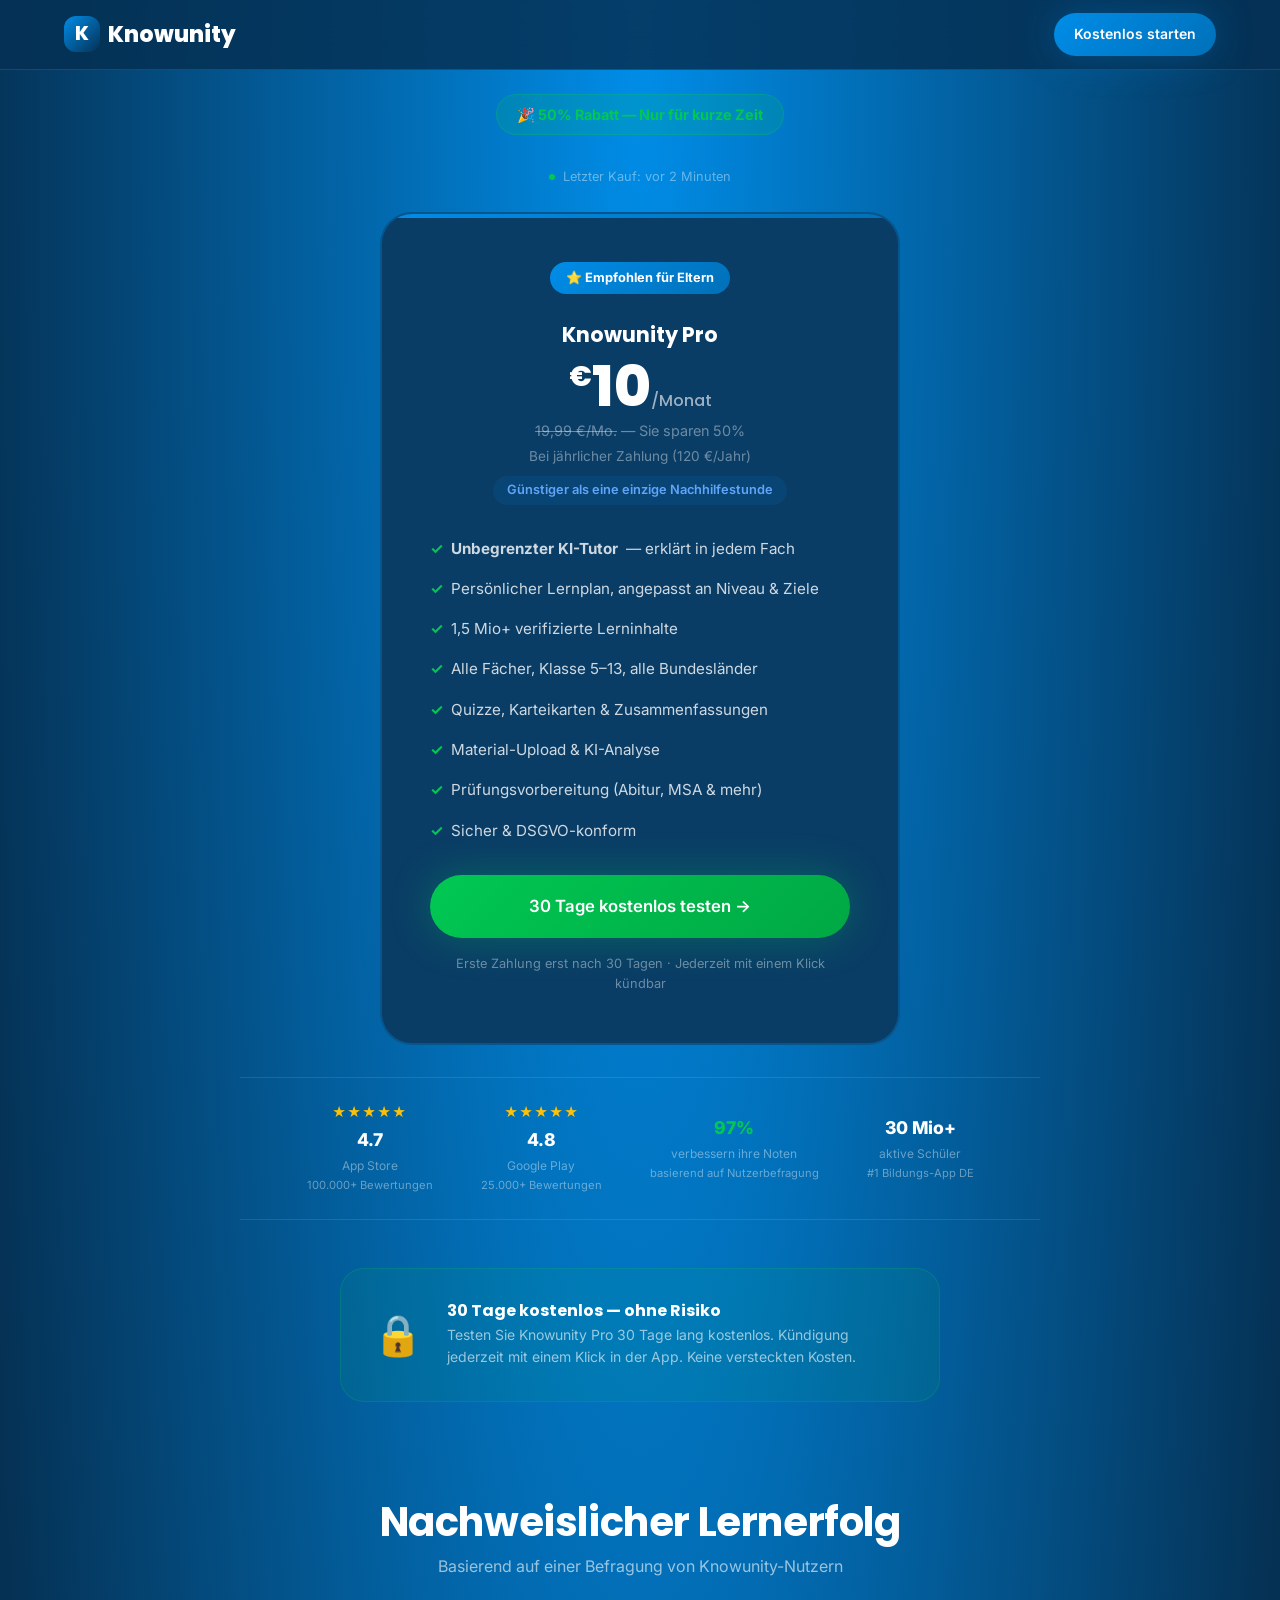
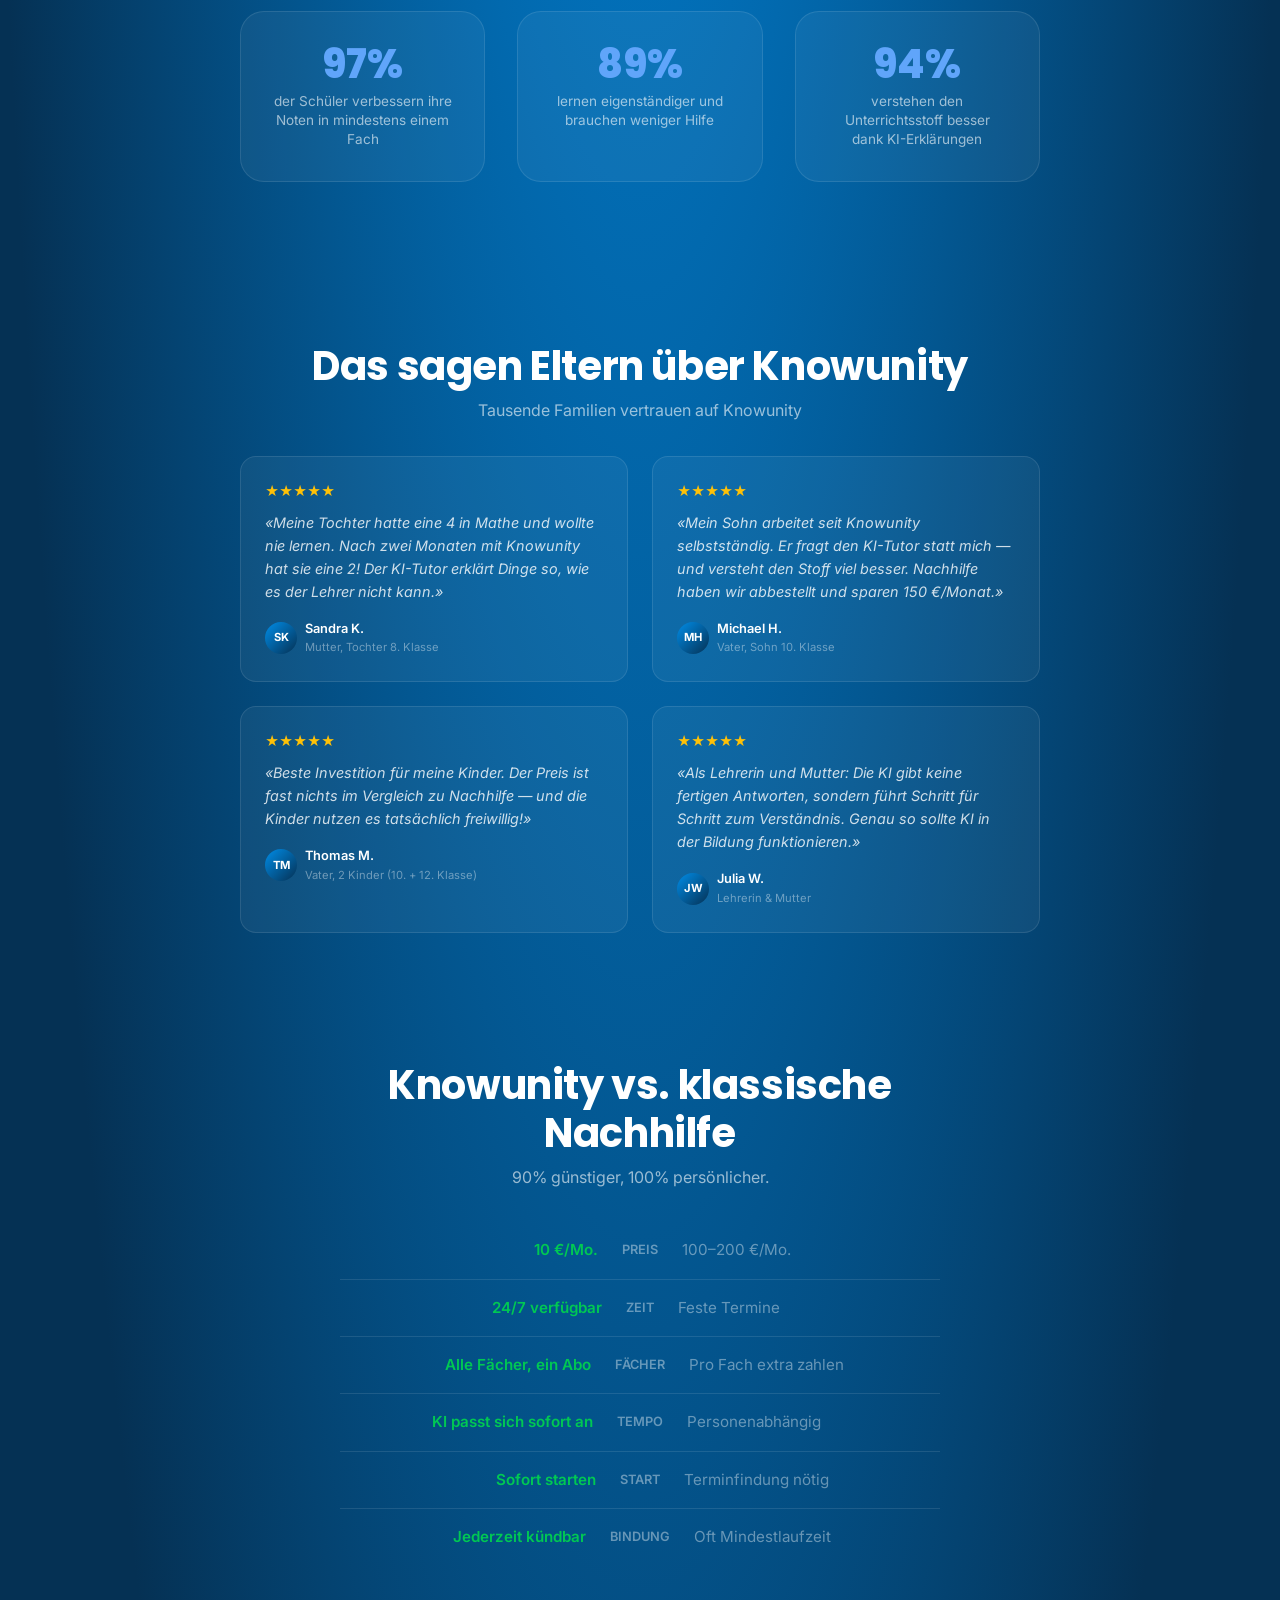
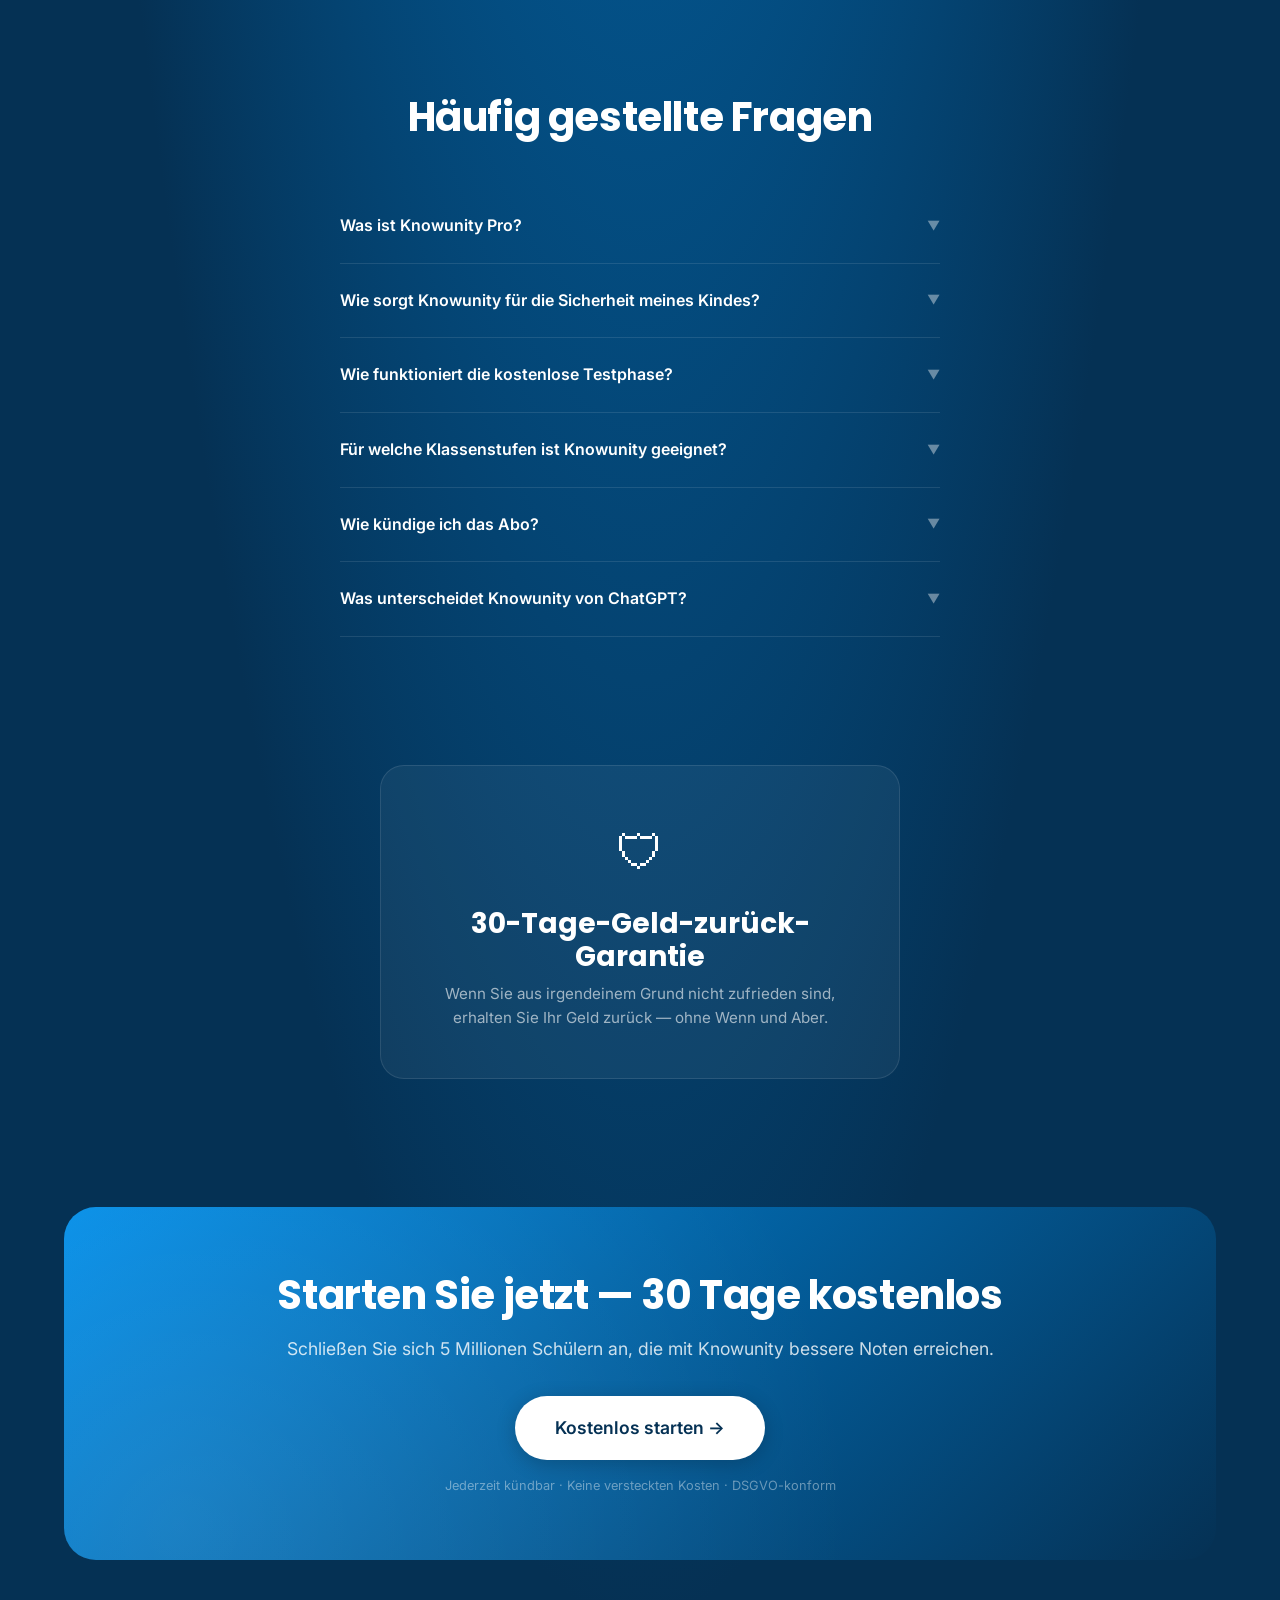
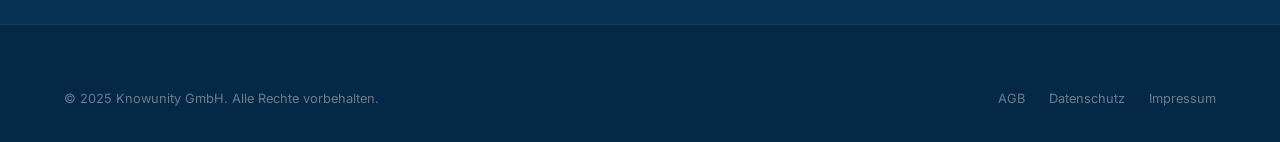
==== commit c80dba6d: "Move pricing card above fold on paywall page Restructured pricing.html so the plan card with CTA app" ====
--- a/pricing.html
+++ b/pricing.html
@@ -13,7 +13,7 @@
     }
     .pricing-hero {
       text-align: center;
-      padding: var(--space-2xl) 0 var(--space-lg);
+      padding: var(--space-lg) 0 0;
     }
     .pricing-hero .discount-badge {
       display: inline-flex;
@@ -306,48 +306,17 @@
 <div class="pricing-page">
   <div class="container">
 
-    <!-- Hero -->
-    <div class="pricing-hero">
+    <!-- Hero — compact, card-first layout -->
+    <div class="pricing-hero" style="padding-bottom:0;">
       <div class="discount-badge">&#127881; 50% Rabatt — Nur für kurze Zeit</div>
-      <h1>Die erste KI, die deinem Kind wirklich was erklärt</h1>
-      <p class="text-muted" style="max-width:550px; margin:var(--space-md) auto 0; font-size:1.05rem;">
-        90% günstiger als klassische Nachhilfe. 30 Tage kostenlos testen — jederzeit kündbar.
-      </p>
-
-      <!-- Trust badges — Sofatutor pattern -->
-      <div class="trust-badges-row">
-        <div class="trust-badge-item">
-          <div class="trust-badge-stars">&#9733;&#9733;&#9733;&#9733;&#9733;</div>
-          <div class="trust-badge-score">4.7</div>
-          <div class="trust-badge-source">App Store</div>
-          <div class="trust-badge-count">100.000+ Bewertungen</div>
-        </div>
-        <div class="trust-badge-item">
-          <div class="trust-badge-stars">&#9733;&#9733;&#9733;&#9733;&#9733;</div>
-          <div class="trust-badge-score">4.8</div>
-          <div class="trust-badge-source">Google Play</div>
-          <div class="trust-badge-count">25.000+ Bewertungen</div>
-        </div>
-        <div class="trust-badge-item">
-          <div class="trust-badge-score" style="color:var(--color-green);">97%</div>
-          <div class="trust-badge-source">verbessern ihre Noten</div>
-          <div class="trust-badge-count">basierend auf Nutzerbefragung</div>
-        </div>
-        <div class="trust-badge-item">
-          <div class="trust-badge-score">5 Mio+</div>
-          <div class="trust-badge-source">aktive Schüler</div>
-          <div class="trust-badge-count">#1 Bildungs-App DE</div>
-        </div>
-      </div>
-
-      <div class="last-purchase">
+      <div class="last-purchase" style="margin-top:var(--space-sm);">
         <span class="live-dot"></span>
         <span id="lastPurchase">Letzter Kauf: vor 2 Minuten</span>
       </div>
     </div>
 
-    <!-- Single Plan Card -->
-    <div class="plan-card-wrapper">
+    <!-- Single Plan Card — immediately visible -->
+    <div class="plan-card-wrapper" style="margin-top:var(--space-lg);">
       <div class="plan-card">
         <div style="text-align:center;">
           <div class="plan-popular">&#11088; Empfohlen für Eltern</div>
@@ -377,6 +346,32 @@
         <div class="plan-cta-note">
           Erste Zahlung erst nach 30 Tagen · Jederzeit mit einem Klick kündbar
         </div>
+      </div>
+    </div>
+
+    <!-- Trust badges — below card -->
+    <div class="trust-badges-row">
+      <div class="trust-badge-item">
+        <div class="trust-badge-stars">&#9733;&#9733;&#9733;&#9733;&#9733;</div>
+        <div class="trust-badge-score">4.7</div>
+        <div class="trust-badge-source">App Store</div>
+        <div class="trust-badge-count">100.000+ Bewertungen</div>
+      </div>
+      <div class="trust-badge-item">
+        <div class="trust-badge-stars">&#9733;&#9733;&#9733;&#9733;&#9733;</div>
+        <div class="trust-badge-score">4.8</div>
+        <div class="trust-badge-source">Google Play</div>
+        <div class="trust-badge-count">25.000+ Bewertungen</div>
+      </div>
+      <div class="trust-badge-item">
+        <div class="trust-badge-score" style="color:var(--color-green);">97%</div>
+        <div class="trust-badge-source">verbessern ihre Noten</div>
+        <div class="trust-badge-count">basierend auf Nutzerbefragung</div>
+      </div>
+      <div class="trust-badge-item">
+        <div class="trust-badge-score">30 Mio+</div>
+        <div class="trust-badge-source">aktive Schüler</div>
+        <div class="trust-badge-count">#1 Bildungs-App DE</div>
       </div>
     </div>
 
--- a/styles.css
+++ b/styles.css
@@ -7,13 +7,13 @@
 
 /* --- Design Tokens --- */
 :root {
-  /* Colors */
-  --color-navy: #14183a;
-  --color-navy-light: #1c2148;
-  --color-navy-lighter: #252a54;
-  --color-indigo: #3f51b5;
+  /* Colors — Knowunity Brand */
+  --color-navy: #053154;
+  --color-navy-light: #0a3d66;
+  --color-navy-lighter: #104a78;
+  --color-indigo: #14183a;
   --color-blue: #008DE8;
-  --color-blue-light: #33a4ed;
+  --color-blue-light: #60A5FA;
   --color-blue-dark: #0070b8;
   --color-purple: #40425d;
   --color-green: #00c853;
@@ -27,13 +27,13 @@
   --color-white-20: rgba(255, 255, 255, 0.2);
   --color-white-10: rgba(255, 255, 255, 0.1);
   --color-white-05: rgba(255, 255, 255, 0.05);
-  --color-dark-bg: #0d1029;
+  --color-dark-bg: #042845;
   --color-card-bg: rgba(255, 255, 255, 0.06);
   --color-card-border: rgba(255, 255, 255, 0.1);
 
-  /* Gradients */
-  --gradient-hero: radial-gradient(52.34% 100% at 50% 0%, #3f51b5 0%, #14183a 100%);
-  --gradient-blue: linear-gradient(135deg, #008DE8 0%, #3f51b5 100%);
+  /* Gradients — Knowunity Brand */
+  --gradient-hero: radial-gradient(52.34% 100% at 50% 0%, #008DE8 0%, #053154 100%);
+  --gradient-blue: linear-gradient(135deg, #008DE8 0%, #053154 100%);
   --gradient-cta: linear-gradient(135deg, #008DE8 0%, #0070b8 100%);
   --gradient-green: linear-gradient(135deg, #00c853 0%, #00a844 100%);
   --gradient-card: linear-gradient(180deg, rgba(255,255,255,0.08) 0%, rgba(255,255,255,0.02) 100%);
@@ -219,7 +219,7 @@
   align-items: center;
   backdrop-filter: blur(40px);
   -webkit-backdrop-filter: blur(40px);
-  background: rgba(20, 24, 58, 0.85);
+  background: rgba(5, 49, 84, 0.85);
   border-bottom: 1px solid var(--color-white-10);
   transition: background var(--transition-base);
 }
@@ -515,7 +515,7 @@
 .hero-phone-screen {
   width: 100%;
   height: 100%;
-  background: linear-gradient(180deg, #1a1f4e 0%, #14183a 100%);
+  background: linear-gradient(180deg, #0a3d66 0%, #053154 100%);
   padding: var(--space-lg);
   display: flex;
   flex-direction: column;
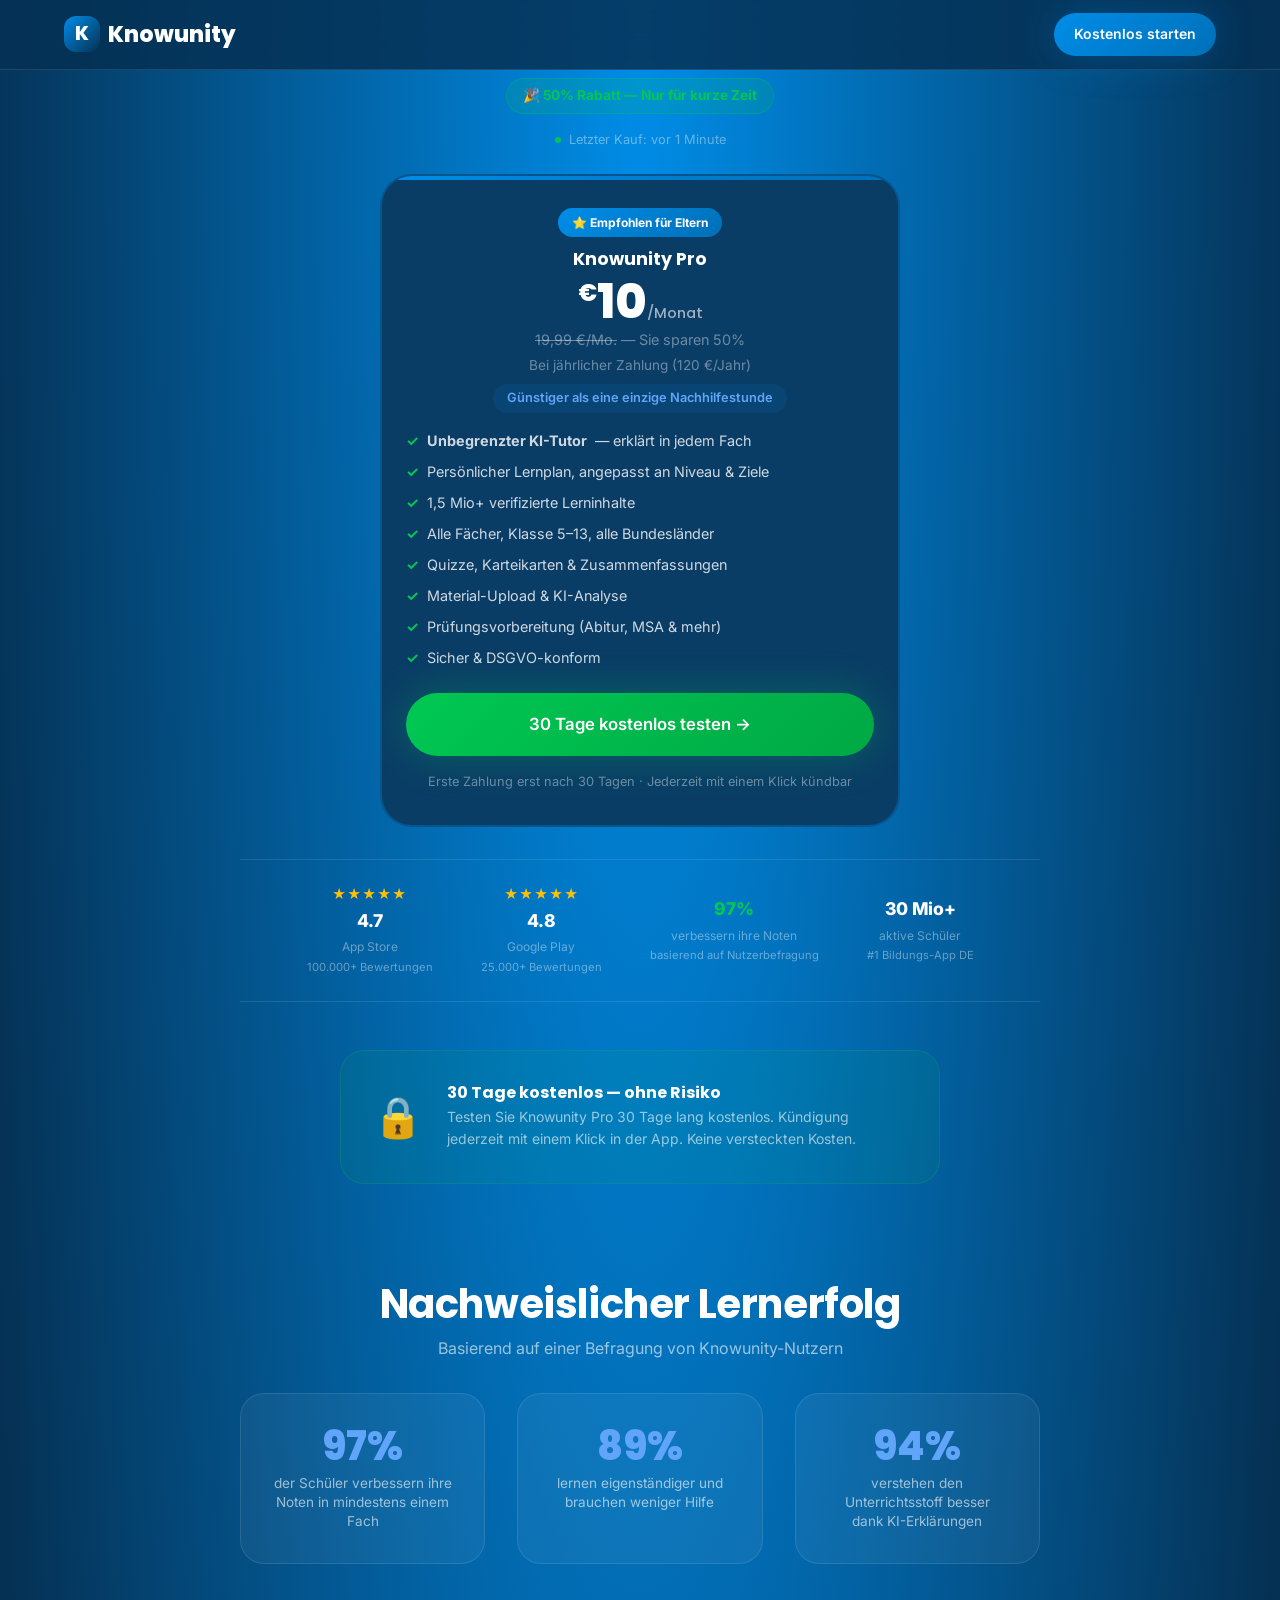
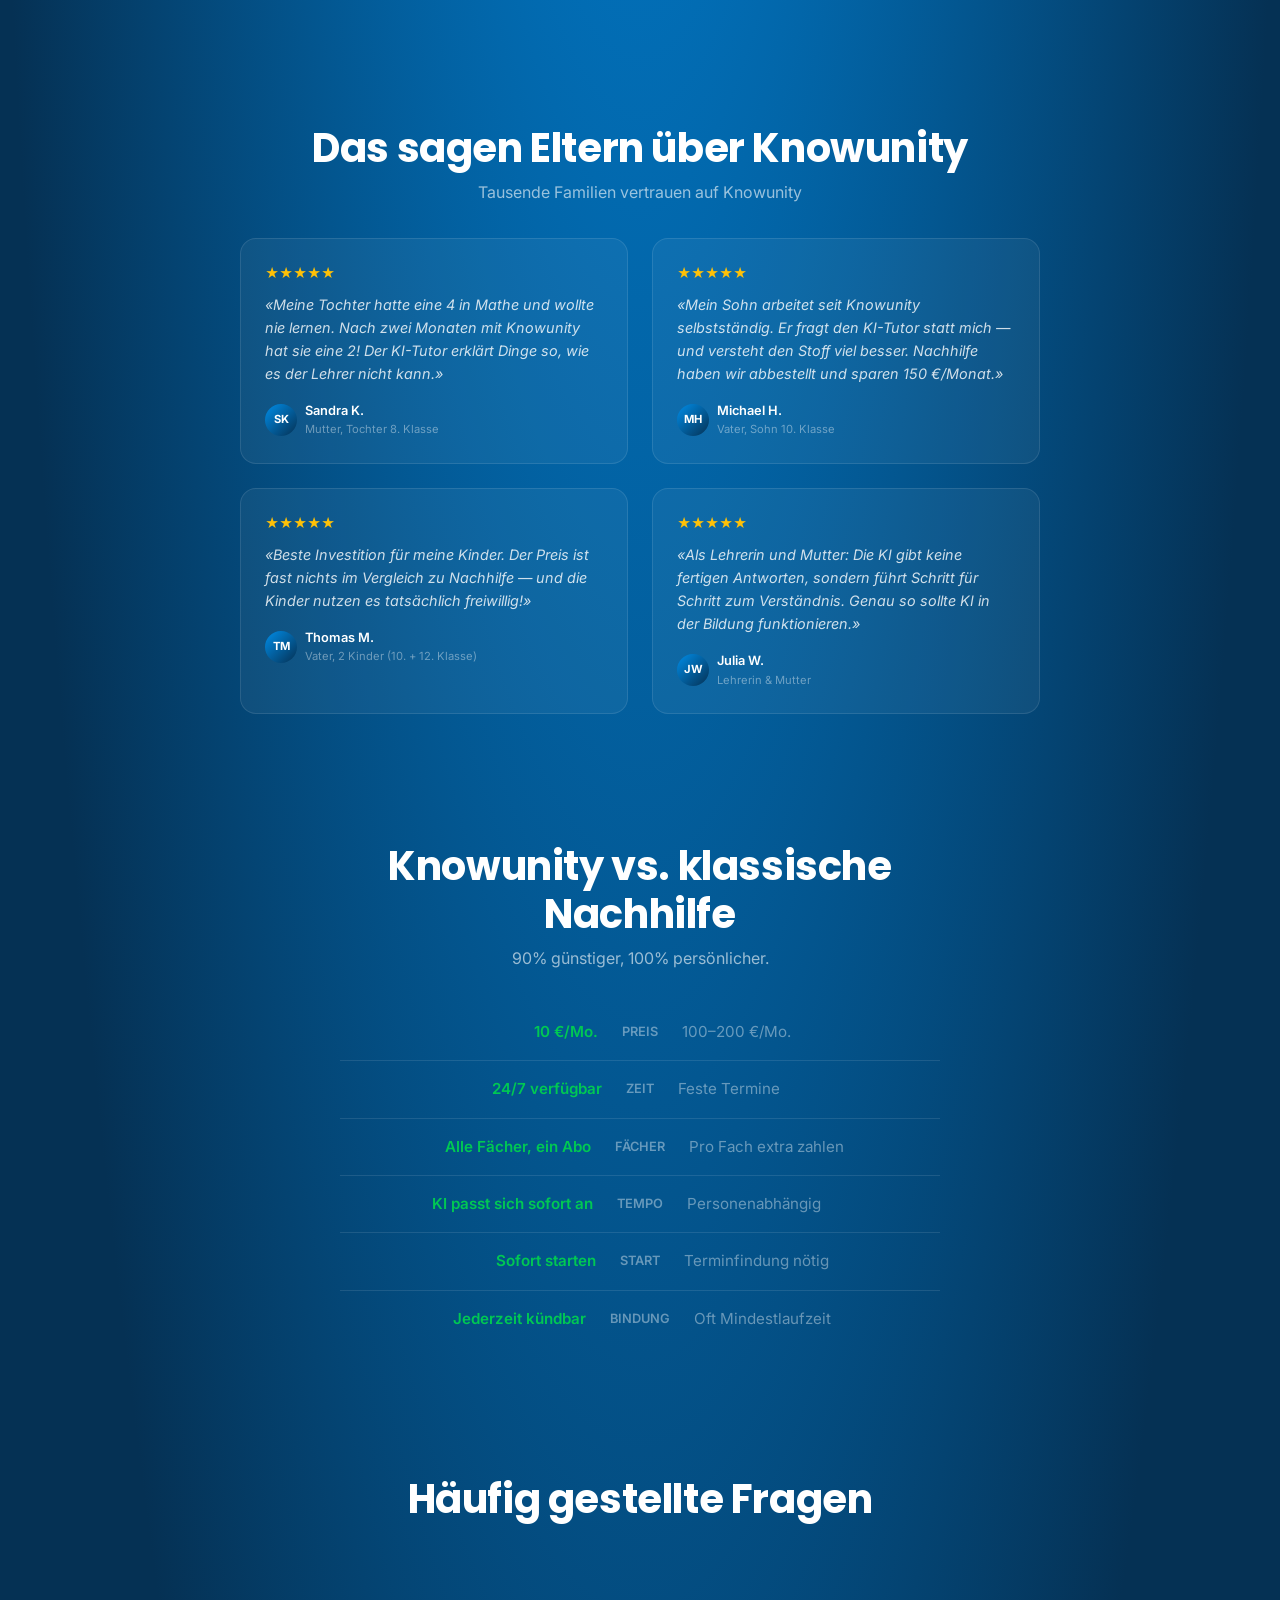
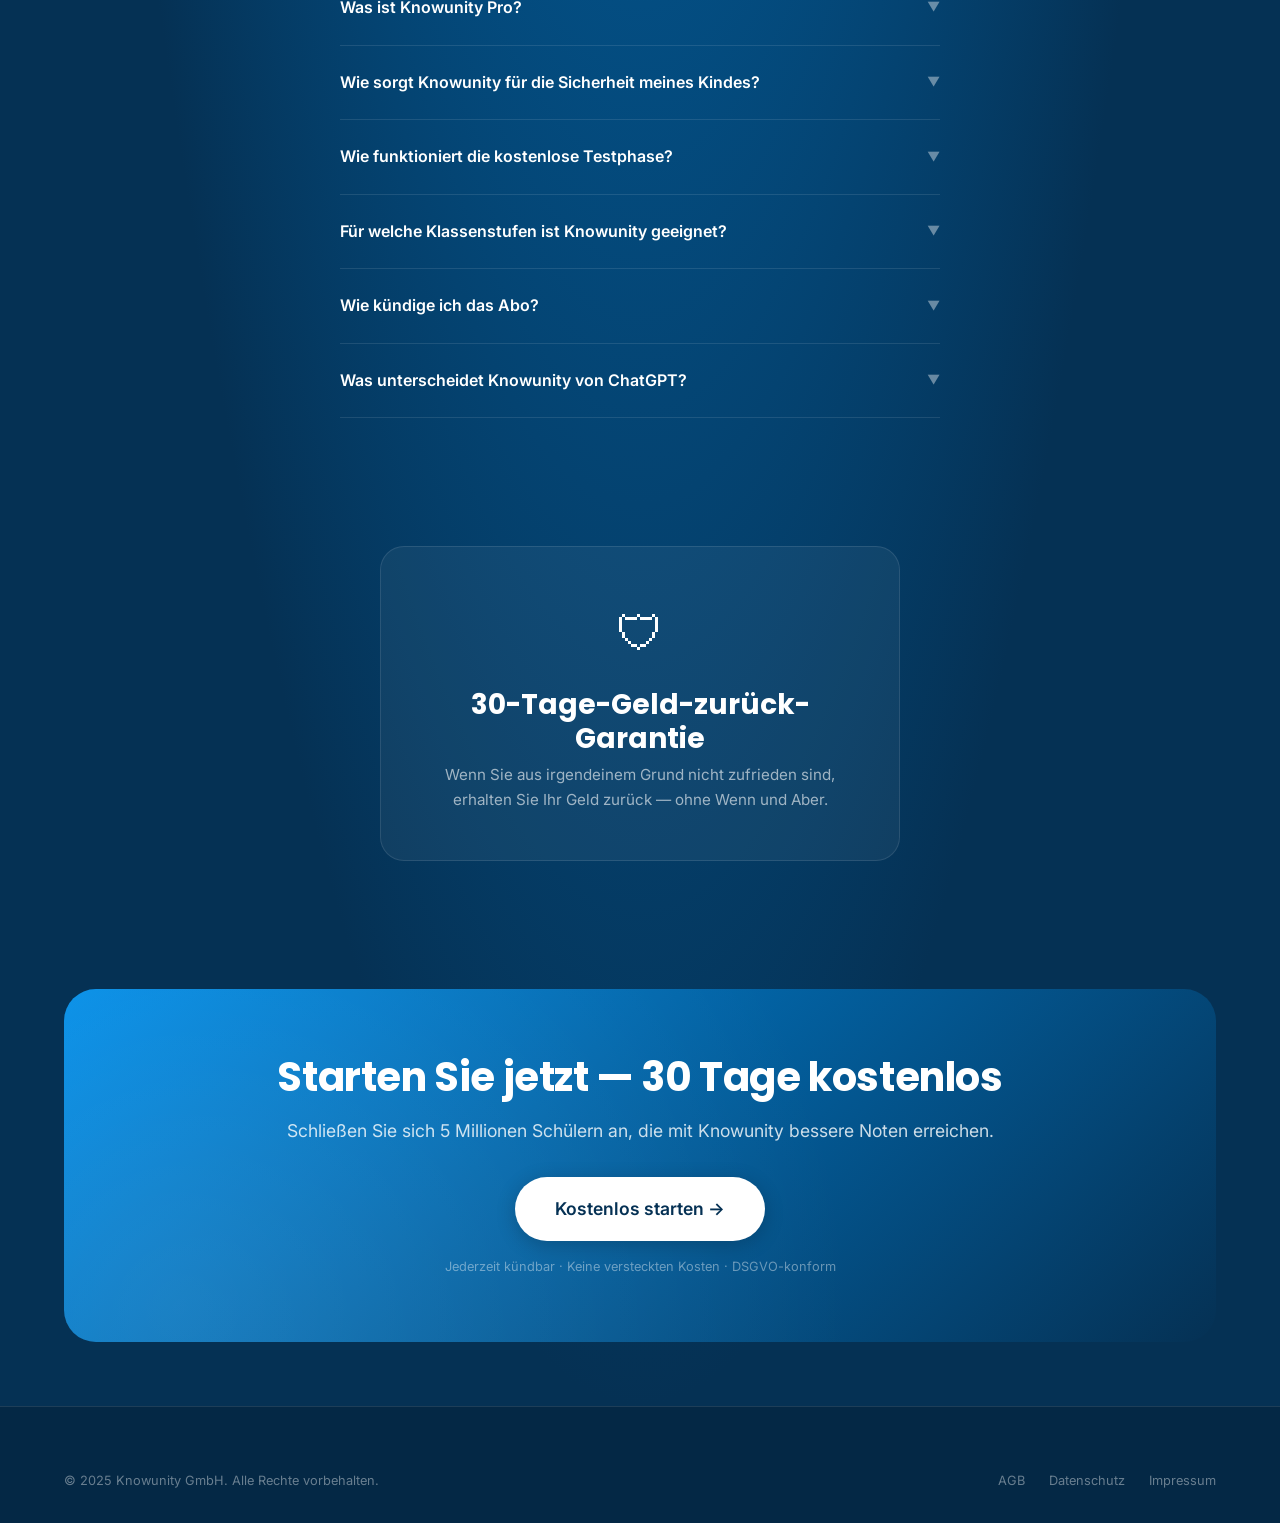
==== commit 010b1343: "Make pricing CTA visible above fold on mobile - Compressed hero, card padding, font sizes, and featu" ====
--- a/pricing.html
+++ b/pricing.html
@@ -13,20 +13,20 @@
     }
     .pricing-hero {
       text-align: center;
-      padding: var(--space-lg) 0 0;
+      padding: var(--space-sm) 0 0;
     }
     .pricing-hero .discount-badge {
       display: inline-flex;
       align-items: center;
       gap: var(--space-sm);
-      padding: 8px 20px;
+      padding: 6px 16px;
       background: rgba(0, 200, 83, 0.15);
       border: 1px solid rgba(0, 200, 83, 0.3);
       border-radius: var(--radius-pill);
       color: var(--color-green);
       font-weight: 700;
-      font-size: 0.9rem;
-      margin-bottom: var(--space-lg);
+      font-size: 0.85rem;
+      margin-bottom: var(--space-sm);
     }
 
     /* Trust badges — Sofatutor style */
@@ -63,7 +63,7 @@
       background: var(--color-navy-light);
       border: 2px solid rgba(0,141,232,0.3);
       border-radius: var(--radius-2xl);
-      padding: var(--space-2xl);
+      padding: var(--space-xl) var(--space-lg);
       position: relative;
       overflow: hidden;
     }
@@ -76,28 +76,28 @@
     }
     .plan-popular {
       display: inline-block;
-      padding: 6px 16px;
+      padding: 5px 14px;
       background: var(--gradient-cta);
       border-radius: var(--radius-pill);
-      font-size: 0.8rem;
+      font-size: 0.75rem;
       font-weight: 700;
-      margin-bottom: var(--space-lg);
+      margin-bottom: var(--space-sm);
     }
     .plan-name {
       font-family: var(--font-display);
-      font-size: 1.3rem;
+      font-size: 1.1rem;
       font-weight: 700;
-      margin-bottom: var(--space-sm);
+      margin-bottom: 4px;
     }
     .plan-price {
       font-family: var(--font-display);
-      font-size: 3.5rem;
+      font-size: 3rem;
       font-weight: 800;
       line-height: 1;
-      margin-bottom: var(--space-xs);
-    }
-    .plan-price .currency { font-size: 1.8rem; vertical-align: super; }
-    .plan-price .period { font-size: 1rem; font-weight: 500; color: var(--color-white-60); }
+      margin-bottom: 2px;
+    }
+    .plan-price .currency { font-size: 1.5rem; vertical-align: super; }
+    .plan-price .period { font-size: 0.9rem; font-weight: 500; color: var(--color-white-60); }
     .plan-original {
       font-size: 0.9rem;
       color: var(--color-white-40);
@@ -117,22 +117,27 @@
       font-size: 0.8rem;
       font-weight: 600;
       color: var(--color-blue-light);
-      margin-bottom: var(--space-xl);
+      margin-bottom: var(--space-md);
     }
     .plan-features {
       list-style: none;
       display: flex;
       flex-direction: column;
-      gap: var(--space-md);
-      margin-bottom: var(--space-xl);
+      gap: var(--space-sm);
+      margin-bottom: var(--space-lg);
       text-align: left;
     }
     .plan-features li {
       display: flex;
       align-items: center;
       gap: var(--space-sm);
-      font-size: 0.95rem;
+      font-size: 0.9rem;
       color: var(--color-white-80);
+    }
+    /* On mobile: show only first 3 features, rest behind toggle */
+    @media (max-width: 768px) {
+      .plan-features li:nth-child(n+4) { display: none; }
+      .plan-features.expanded li:nth-child(n+4) { display: flex; }
     }
     .plan-features li .icon { color: var(--color-green); font-weight: 700; flex-shrink: 0; }
     .plan-cta-note {
@@ -280,6 +285,17 @@
     .guarantee p { color: var(--color-white-60); font-size: 0.95rem; line-height: 1.6; }
 
     @media (max-width: 768px) {
+      .pricing-page { padding-top: 56px; }
+      .pricing-hero { padding: var(--space-xs) 0 0; }
+      .plan-card { padding: var(--space-md) var(--space-md); }
+      .plan-popular { margin-bottom: var(--space-xs); }
+      .plan-price { font-size: 2.5rem; }
+      .plan-price .currency { font-size: 1.3rem; }
+      .plan-cheaper { margin-bottom: var(--space-sm); }
+      .plan-features { gap: 6px; margin-bottom: var(--space-sm); }
+      .plan-features li { font-size: 0.85rem; }
+      .plan-card-wrapper { margin-top: var(--space-sm) !important; }
+      .show-more-features { display: block !important; }
       .trust-badges-row { gap: var(--space-lg); }
       .impact-grid { grid-template-columns: 1fr; }
       .ptestimonial-grid { grid-template-columns: 1fr; }
@@ -329,7 +345,7 @@
           <div class="plan-cheaper">Günstiger als eine einzige Nachhilfestunde</div>
         </div>
 
-        <ul class="plan-features">
+        <ul class="plan-features" id="planFeatures">
           <li><span class="icon">&#10003;</span> <strong>Unbegrenzter KI-Tutor</strong> — erklärt in jedem Fach</li>
           <li><span class="icon">&#10003;</span> Persönlicher Lernplan, angepasst an Niveau & Ziele</li>
           <li><span class="icon">&#10003;</span> 1,5 Mio+ verifizierte Lerninhalte</li>
@@ -339,6 +355,7 @@
           <li><span class="icon">&#10003;</span> Prüfungsvorbereitung (Abitur, MSA & mehr)</li>
           <li><span class="icon">&#10003;</span> Sicher & DSGVO-konform</li>
         </ul>
+        <div class="show-more-features" id="showMoreBtn" onclick="document.getElementById('planFeatures').classList.add('expanded'); this.style.display='none';" style="text-align:center; margin-bottom:var(--space-md); font-size:0.8rem; color:var(--color-blue-light); cursor:pointer; display:none;">+ 5 weitere Vorteile anzeigen</div>
 
         <a href="checkout.html?plan=pro" class="btn btn-lg btn-green" style="width:100%; font-size:1.05rem;">
           30 Tage kostenlos testen &rarr;
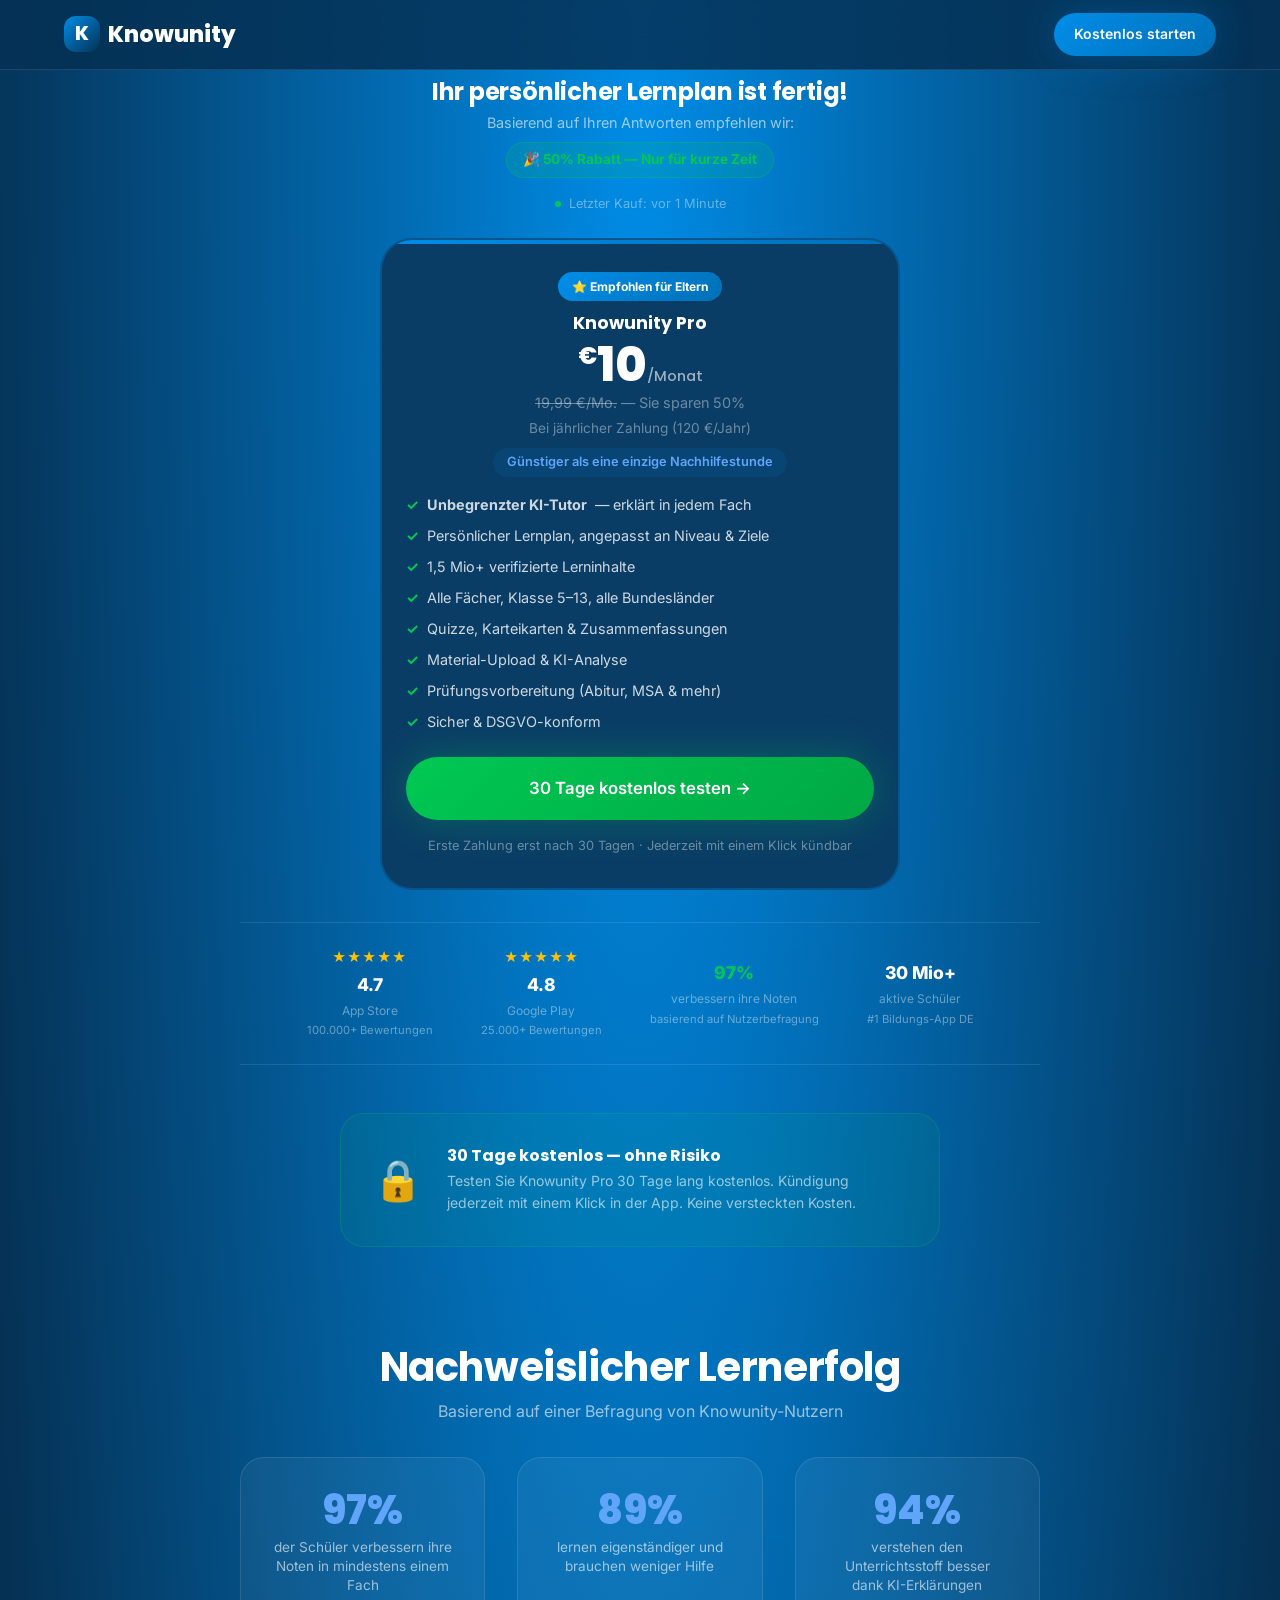
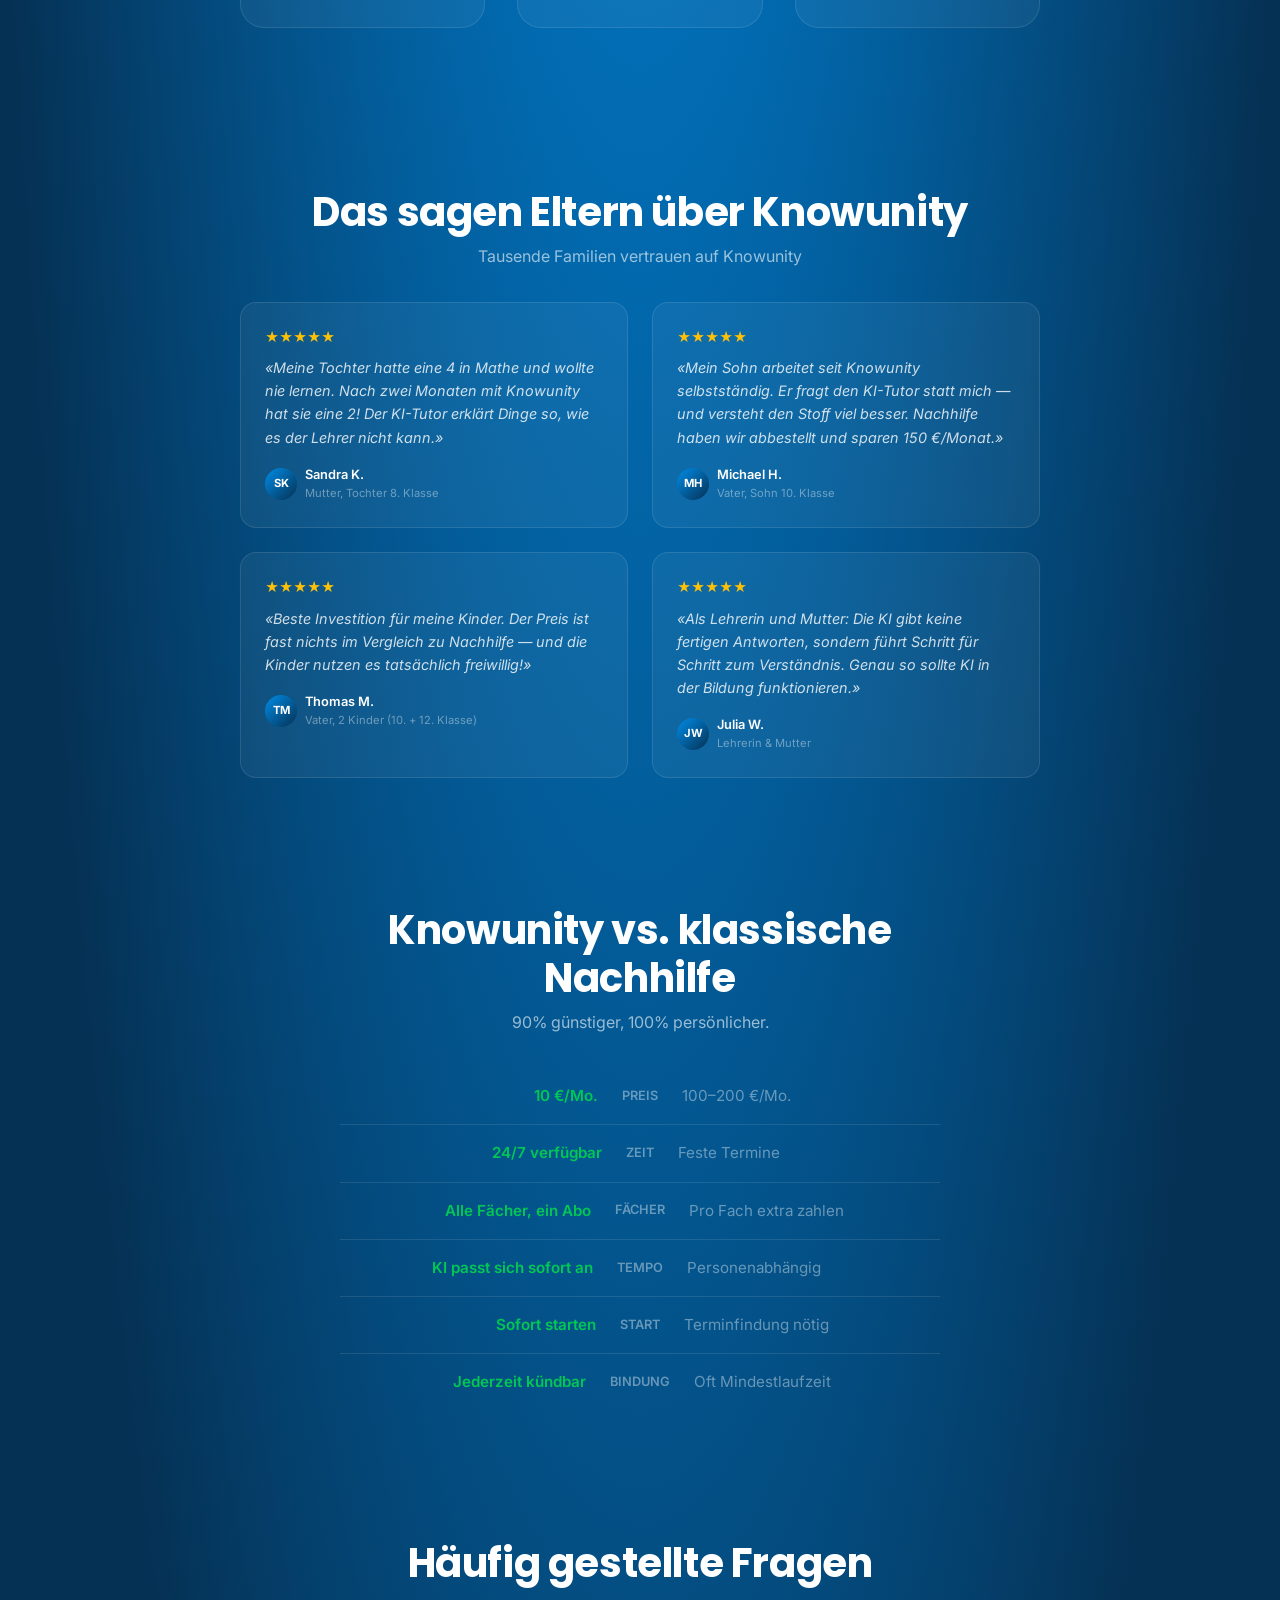
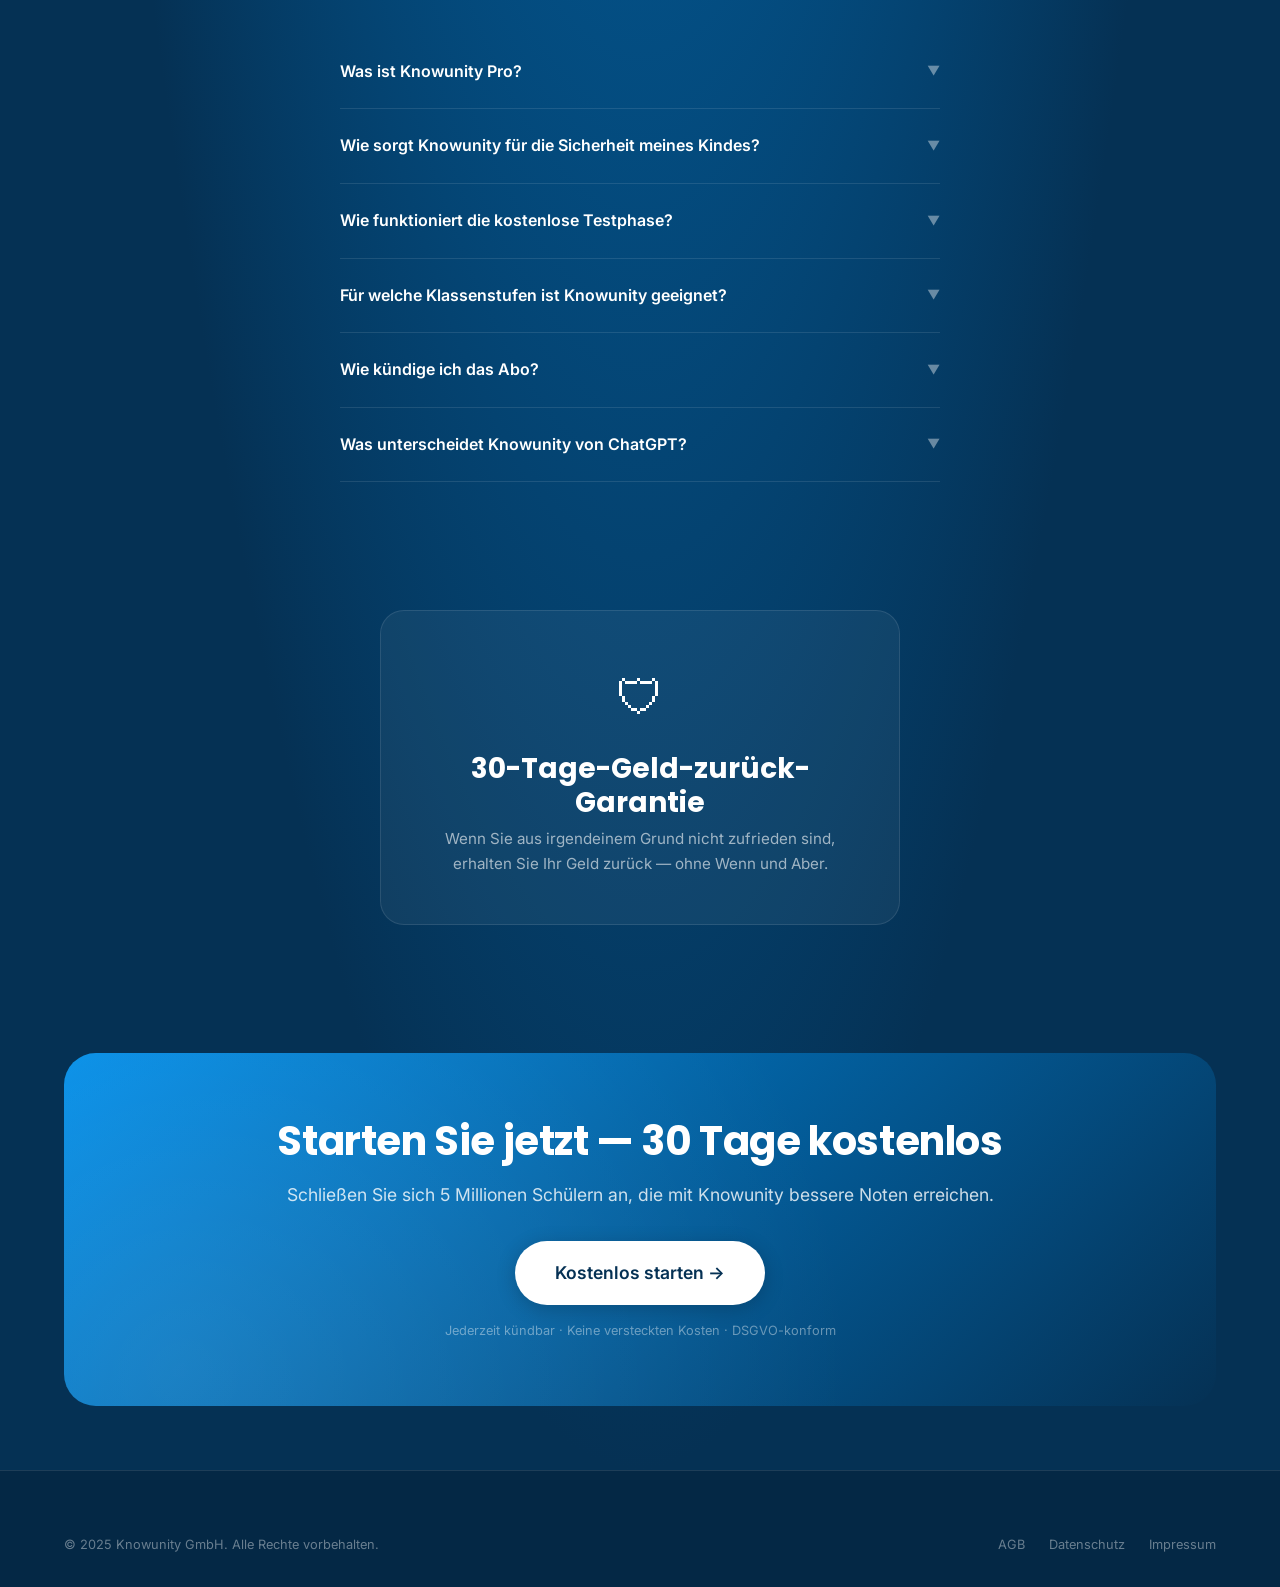
==== commit 795d1224: "Skip quiz result page, redirect straight to pricing Remove redundant step 7 (offer page) from quiz f" ====
--- a/pricing.html
+++ b/pricing.html
@@ -324,6 +324,8 @@
 
     <!-- Hero — compact, card-first layout -->
     <div class="pricing-hero" style="padding-bottom:0;">
+      <h2 style="font-family:var(--font-display); font-size:1.5rem; margin-bottom:var(--space-xs);">Ihr persönlicher Lernplan ist fertig!</h2>
+      <p style="color:var(--color-white-60); font-size:0.9rem; margin-bottom:var(--space-sm);">Basierend auf Ihren Antworten empfehlen wir:</p>
       <div class="discount-badge">&#127881; 50% Rabatt — Nur für kurze Zeit</div>
       <div class="last-purchase" style="margin-top:var(--space-sm);">
         <span class="live-dot"></span>
